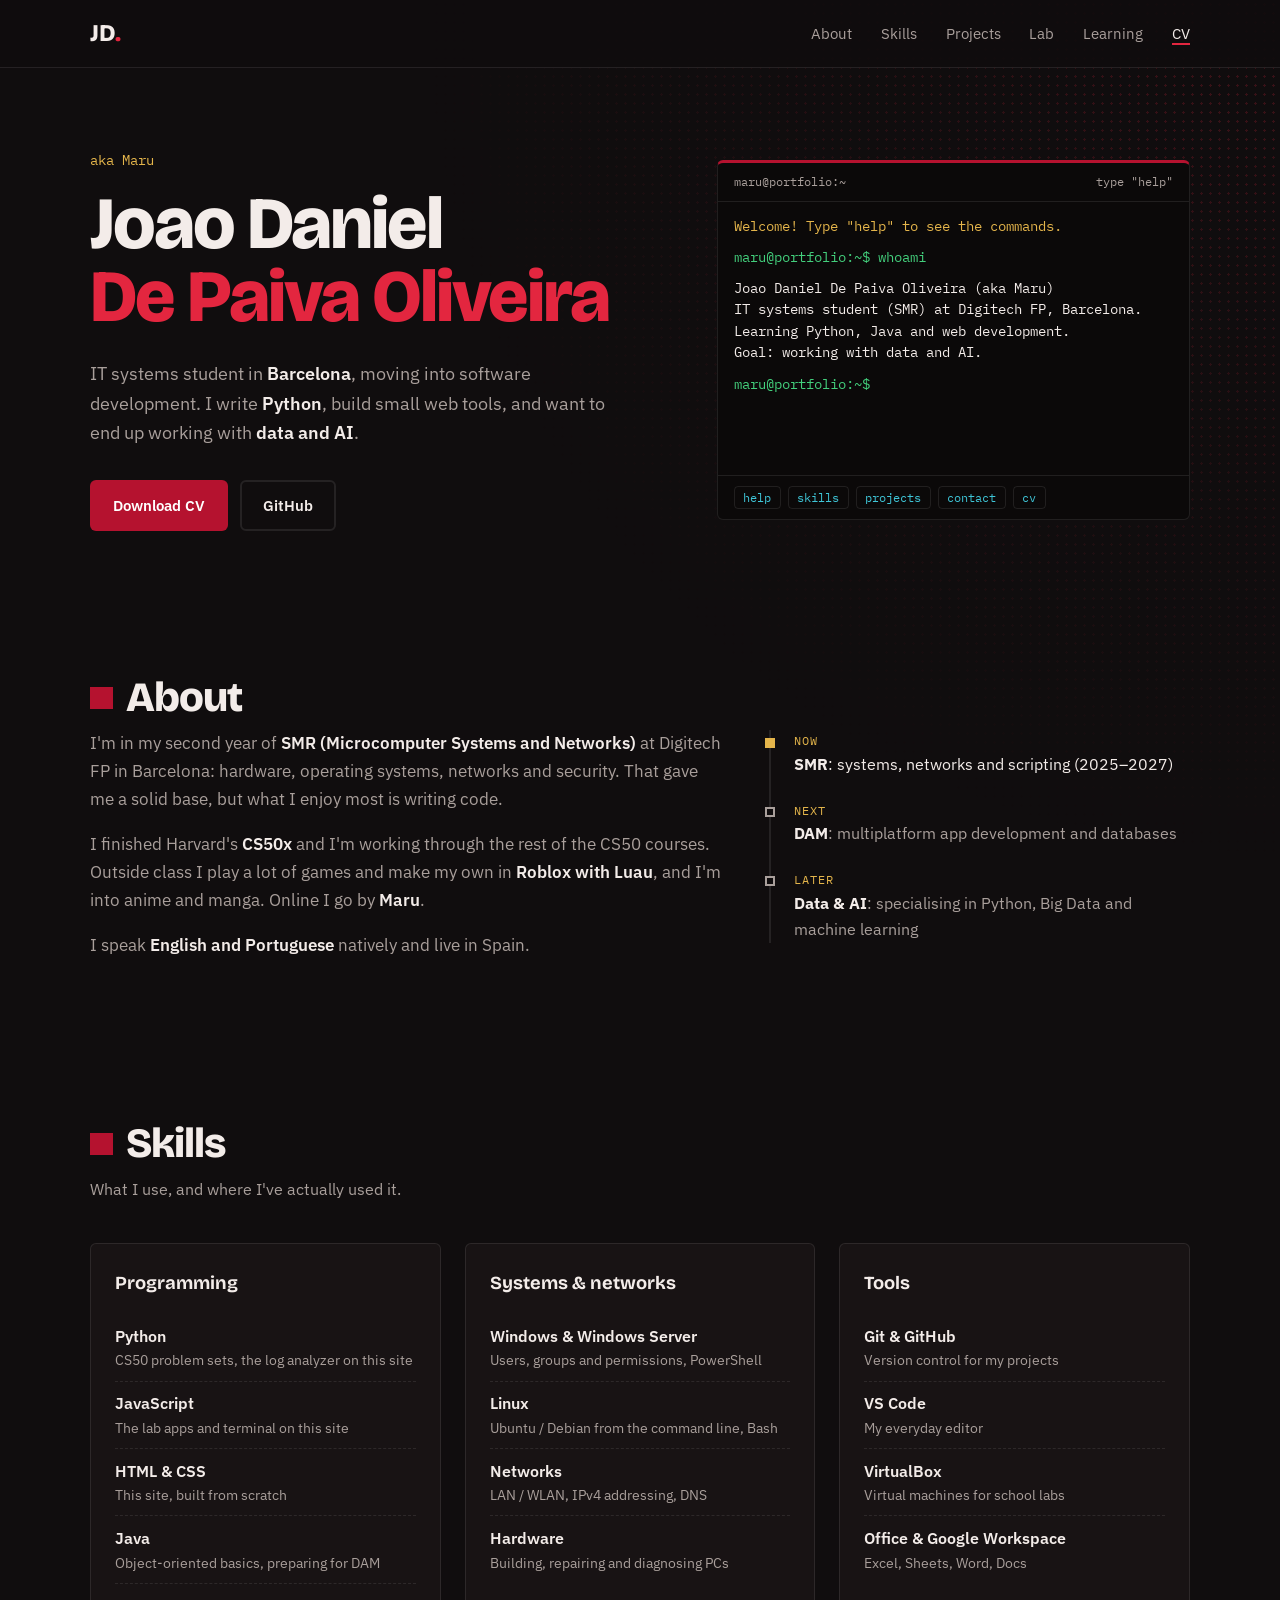
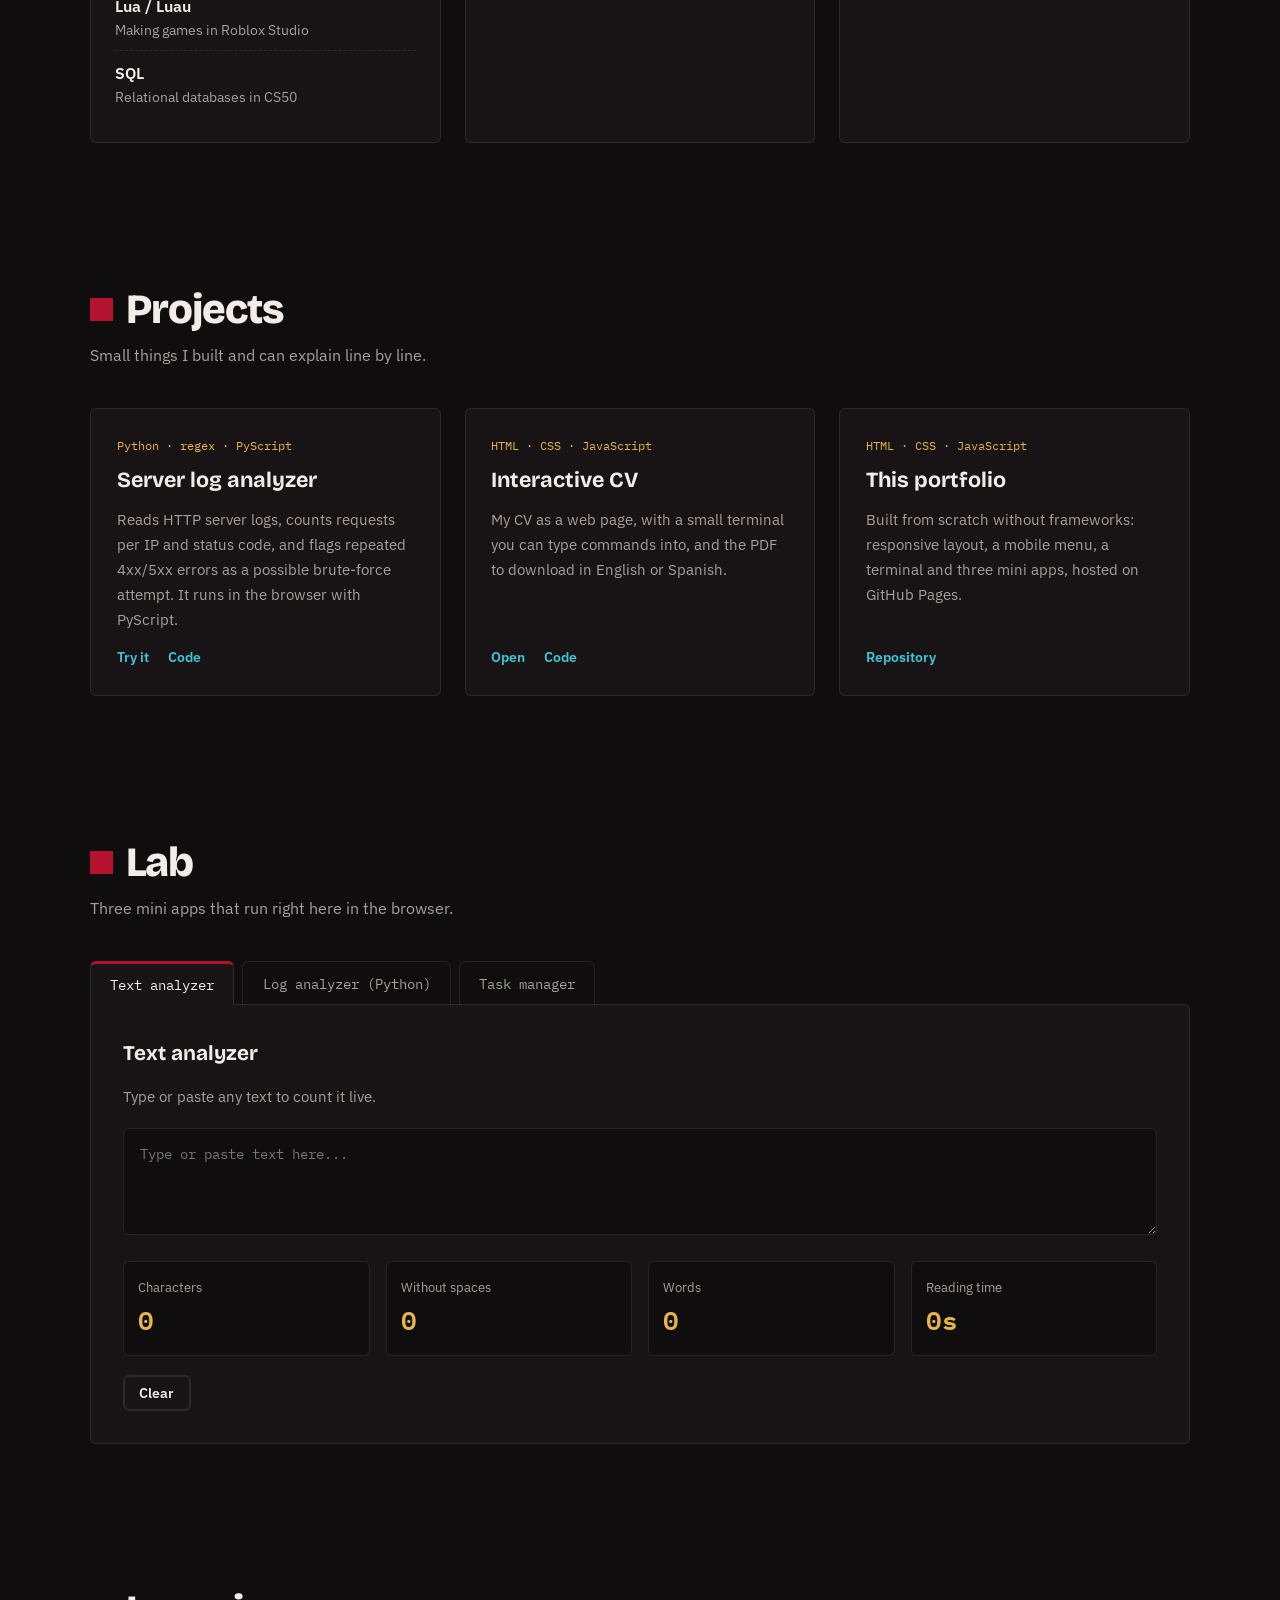
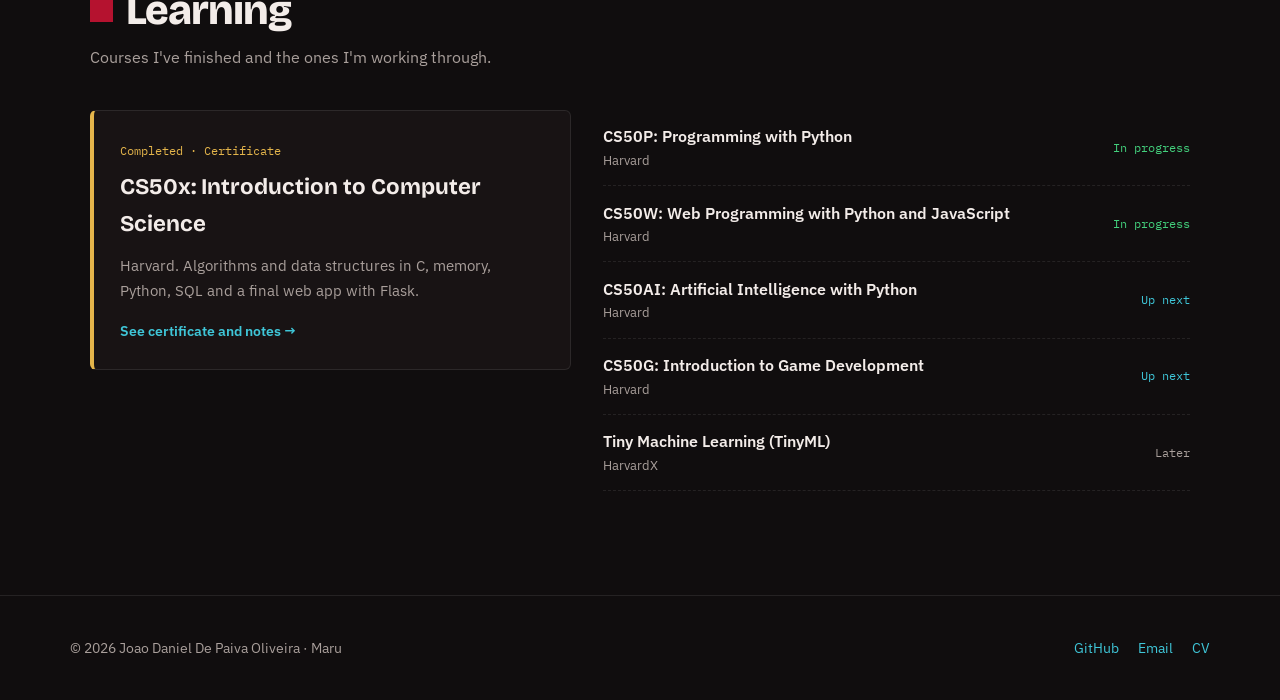
==== index.html @ 944c1f93 "Rewrite home page in English (also fixes main.js script path)" ====
<!DOCTYPE html>
<html lang="en">
<head>
    <meta charset="UTF-8">
    <meta name="viewport" content="width=device-width, initial-scale=1.0">
    <meta name="description" content="Portfolio of Joao Daniel De Paiva Oliveira (Maru): IT systems student in Barcelona, learning software development with Python.">

    <link rel="preconnect" href="https://fonts.googleapis.com">
    <link rel="preconnect" href="https://fonts.gstatic.com" crossorigin>
    <link href="https://fonts.googleapis.com/css2?family=Bricolage+Grotesque:opsz,wght@12..96,600;12..96,800&family=IBM+Plex+Mono:wght@400;600&family=IBM+Plex+Sans:wght@400;600&display=swap" rel="stylesheet">

    <title>Joao Daniel De Paiva Oliveira | Portfolio</title>

    <link rel="stylesheet" href="css/index.css">
    <script src="js/modules/terminal.js" defer></script>
    <script src="js/modules/main.js" defer></script>
</head>
<body>

    <!-- HEADER & NAVIGATION -->
    <header class="site-header">
        <nav class="navbar" aria-label="Main navigation">
            <a href="#home" class="navbar__logo">JD<span>.</span></a>

            <button type="button" class="nav-toggle" aria-expanded="false" aria-controls="nav-links">Menu</button>

            <ul class="navbar__links" id="nav-links">
                <li><a href="#about" class="nav-link">About</a></li>
                <li><a href="#skills" class="nav-link">Skills</a></li>
                <li><a href="#projects" class="nav-link">Projects</a></li>
                <li><a href="#lab" class="nav-link">Lab</a></li>
                <li><a href="#learning" class="nav-link">Learning</a></li>
                <li><a href="cv.html" class="nav-link nav-link--cv">CV</a></li>
            </ul>
        </nav>
    </header>

    <main>
        <!-- HERO -->
        <section id="home" class="hero">
            <div>
                <p class="hero__handle">aka Maru</p>

                <h1 class="hero__title">
                    Joao Daniel <span>De Paiva Oliveira</span>
                </h1>

                <p class="hero__subtitle">
                    IT systems student in <strong>Barcelona</strong>, moving into software development.
                    I write <strong>Python</strong>, build small web tools, and want to end up working with
                    <strong>data and AI</strong>.
                </p>

                <div class="hero__actions">
                    <a href="assets/cv/CV_Joao_Daniel_de_Paiva_Oliveira_EN.pdf" class="btn btn--primary" download>Download CV</a>
                    <a href="https://github.com/jdanioliv" target="_blank" rel="noopener noreferrer" class="btn btn--secondary">GitHub</a>
                </div>
            </div>

            <!-- Small interactive terminal (js/modules/terminal.js) -->
            <div class="terminal" data-terminal data-autorun="whoami" aria-label="Interactive terminal">
                <div class="terminal__bar">
                    <span>maru@portfolio:~</span>
                    <span>type "help"</span>
                </div>
                <div class="terminal__body">
                    <div class="terminal__output"></div>
                    <div class="terminal__input-row">
                        <span class="terminal__prompt">maru@portfolio:~$</span>
                        <input type="text" class="terminal__input" aria-label="Terminal command" autocomplete="off" spellcheck="false">
                    </div>
                </div>
                <div class="terminal__chips">
                    <button type="button" class="terminal__chip" data-command="help">help</button>
                    <button type="button" class="terminal__chip" data-command="skills">skills</button>
                    <button type="button" class="terminal__chip" data-command="projects">projects</button>
                    <button type="button" class="terminal__chip" data-command="contact">contact</button>
                    <button type="button" class="terminal__chip" data-command="cv">cv</button>
                </div>
            </div>
        </section>

        <!-- ABOUT -->
        <section id="about" class="section">
            <h2 class="section__title">About</h2>

            <div class="about__grid">
                <div class="about__text">
                    <p>
                        I'm in my second year of <strong>SMR (Microcomputer Systems and Networks)</strong> at Digitech FP in Barcelona:
                        hardware, operating systems, networks and security. That gave me a solid base, but what I enjoy most is writing code.
                    </p>
                    <p>
                        I finished Harvard's <strong>CS50x</strong> and I'm working through the rest of the CS50 courses.
                        Outside class I play a lot of games and make my own in <strong>Roblox with Luau</strong>,
                        and I'm into anime and manga. Online I go by <strong>Maru</strong>.
                    </p>
                    <p>
                        I speak <strong>English and Portuguese</strong> natively and live in Spain.
                    </p>
                </div>

                <ol class="path" aria-label="Study path">
                    <li class="path__step path__step--now">
                        <span class="path__when">Now</span>
                        <strong>SMR</strong>: systems, networks and scripting (2025–2027)
                    </li>
                    <li class="path__step">
                        <span class="path__when">Next</span>
                        <strong>DAM</strong>: multiplatform app development and databases
                    </li>
                    <li class="path__step">
                        <span class="path__when">Later</span>
                        <strong>Data &amp; AI</strong>: specialising in Python, Big Data and machine learning
                    </li>
                </ol>
            </div>
        </section>

        <!-- SKILLS -->
        <section id="skills" class="section">
            <h2 class="section__title">Skills</h2>
            <p class="section__intro">What I use, and where I've actually used it.</p>

            <div class="skills__grid">
                <div class="skills__group">
                    <h3>Programming</h3>
                    <ul class="skills__list">
                        <li><span class="skills__name">Python</span><span class="skills__note">CS50 problem sets, the log analyzer on this site</span></li>
                        <li><span class="skills__name">JavaScript</span><span class="skills__note">The lab apps and terminal on this site</span></li>
                        <li><span class="skills__name">HTML &amp; CSS</span><span class="skills__note">This site, built from scratch</span></li>
                        <li><span class="skills__name">Java</span><span class="skills__note">Object-oriented basics, preparing for DAM</span></li>
                        <li><span class="skills__name">Lua / Luau</span><span class="skills__note">Making games in Roblox Studio</span></li>
                        <li><span class="skills__name">SQL</span><span class="skills__note">Relational databases in CS50</span></li>
                    </ul>
                </div>

                <div class="skills__group">
                    <h3>Systems &amp; networks</h3>
                    <ul class="skills__list">
                        <li><span class="skills__name">Windows &amp; Windows Server</span><span class="skills__note">Users, groups and permissions, PowerShell</span></li>
                        <li><span class="skills__name">Linux</span><span class="skills__note">Ubuntu / Debian from the command line, Bash</span></li>
                        <li><span class="skills__name">Networks</span><span class="skills__note">LAN / WLAN, IPv4 addressing, DNS</span></li>
                        <li><span class="skills__name">Hardware</span><span class="skills__note">Building, repairing and diagnosing PCs</span></li>
                    </ul>
                </div>

                <div class="skills__group">
                    <h3>Tools</h3>
                    <ul class="skills__list">
                        <li><span class="skills__name">Git &amp; GitHub</span><span class="skills__note">Version control for my projects</span></li>
                        <li><span class="skills__name">VS Code</span><span class="skills__note">My everyday editor</span></li>
                        <li><span class="skills__name">VirtualBox</span><span class="skills__note">Virtual machines for school labs</span></li>
                        <li><span class="skills__name">Office &amp; Google Workspace</span><span class="skills__note">Excel, Sheets, Word, Docs</span></li>
                    </ul>
                </div>
            </div>
        </section>

        <!-- PROJECTS -->
        <section id="projects" class="section">
            <h2 class="section__title">Projects</h2>
            <p class="section__intro">Small things I built and can explain line by line.</p>

            <div class="projects__grid">
                <article class="project-card">
                    <span class="project-card__tech">Python · regex · PyScript</span>
                    <h3>Server log analyzer</h3>
                    <p>Reads HTTP server logs, counts requests per IP and status code, and flags repeated 4xx/5xx errors as a possible brute-force attempt. It runs in the browser with PyScript.</p>
                    <div class="project-card__links">
                        <a href="#lab" data-open-tab="app-python">Try it</a>
                        <a href="https://github.com/jdanioliv/web-portflio/blob/main/python/log_analyzer.py" target="_blank" rel="noopener noreferrer">Code</a>
                    </div>
                </article>

                <article class="project-card">
                    <span class="project-card__tech">HTML · CSS · JavaScript</span>
                    <h3>Interactive CV</h3>
                    <p>My CV as a web page, with a small terminal you can type commands into, and the PDF to download in English or Spanish.</p>
                    <div class="project-card__links">
                        <a href="cv.html">Open</a>
                        <a href="https://github.com/jdanioliv/web-portflio/blob/main/cv.html" target="_blank" rel="noopener noreferrer">Code</a>
                    </div>
                </article>

                <article class="project-card">
                    <span class="project-card__tech">HTML · CSS · JavaScript</span>
                    <h3>This portfolio</h3>
                    <p>Built from scratch without frameworks: responsive layout, a mobile menu, a terminal and three mini apps, hosted on GitHub Pages.</p>
                    <div class="project-card__links">
                        <a href="https://github.com/jdanioliv/web-portflio" target="_blank" rel="noopener noreferrer">Repository</a>
                    </div>
                </article>
            </div>
        </section>

        <!-- LAB -->
        <section id="lab" class="section">
            <h2 class="section__title">Lab</h2>
            <p class="section__intro">Three mini apps that run right here in the browser.</p>

            <div class="lab-tabs" role="tablist">
                <button type="button" class="lab-tab lab-tab--active" data-target="app-analyzer">Text analyzer</button>
                <button type="button" class="lab-tab" data-target="app-python">Log analyzer (Python)</button>
                <button type="button" class="lab-tab" data-target="app-todo">Task manager</button>
            </div>

            <div class="lab-container">

                <!-- MINI APP 1: TEXT ANALYZER -->
                <div id="app-analyzer" class="lab-panel lab-panel--active">
                    <div class="lab-panel__head">
                        <h3>Text analyzer</h3>
                        <p>Type or paste any text to count it live.</p>
                    </div>

                    <textarea id="analyzer-input" class="lab-textarea" placeholder="Type or paste text here..." rows="4"></textarea>

                    <div class="stats">
                        <div class="stat"><span class="stat__label">Characters</span><span id="stat-chars" class="stat__value">0</span></div>
                        <div class="stat"><span class="stat__label">Without spaces</span><span id="stat-no-spaces" class="stat__value">0</span></div>
                        <div class="stat"><span class="stat__label">Words</span><span id="stat-words" class="stat__value">0</span></div>
                        <div class="stat"><span class="stat__label">Reading time</span><span id="stat-time" class="stat__value">0s</span></div>
                    </div>

                    <button type="button" id="analyzer-clear-btn" class="btn btn--secondary btn--small">Clear</button>
                </div>

                <!-- MINI APP 2: PYTHON LOG ANALYZER -->
                <div id="app-python" class="lab-panel">
                    <div class="lab-panel__head">
                        <h3>Server log analyzer</h3>
                        <span id="py-engine-status" class="badge">Python: not loaded</span>
                        <p>Real Python (<code>re</code> and <code>collections.Counter</code>) running in your browser with PyScript.</p>
                    </div>

                    <div id="py-loader-box" class="py-loader">
                        <div class="spinner"></div>
                        <p id="py-loader-text">Downloading Python for the browser (about 15 MB, only the first time)...</p>
                    </div>

                    <div id="py-workspace" class="hidden">
                        <textarea id="py-log-input" class="lab-textarea" rows="7" spellcheck="false">192.168.1.10 - [25/Oct/2026:10:12:01] "GET /api/users HTTP/1.1" 200
10.0.0.45 - [25/Oct/2026:10:12:04] "POST /api/login HTTP/1.1" 401
10.0.0.45 - [25/Oct/2026:10:12:05] "POST /api/login HTTP/1.1" 401
10.0.0.45 - [25/Oct/2026:10:12:07] "POST /api/admin HTTP/1.1" 403
172.16.0.8 - [25/Oct/2026:10:13:10] "GET /index.html HTTP/1.1" 200
192.168.1.10 - [25/Oct/2026:10:14:22] "GET /api/data HTTP/1.1" 500
10.0.0.45 - [25/Oct/2026:10:14:30] "POST /api/login HTTP/1.1" 401</textarea>

                        <button type="button" id="py-run-btn" class="btn btn--primary btn--small">Analyze logs</button>

                        <pre class="py-output"><code id="py-output-json">// Press "Analyze logs" to run the Python script...</code></pre>
                    </div>
                </div>

                <!-- MINI APP 3: TASK MANAGER -->
                <div id="app-todo" class="lab-panel">
                    <div class="lab-panel__head">
                        <h3>Task manager</h3>
                        <span id="todo-count-badge" class="badge badge--ready">0 pending</span>
                        <p>Your tasks are saved in this browser with <code>localStorage</code>, so they're still here when you come back.</p>
                    </div>

                    <form id="todo-form" class="todo__form">
                        <input type="text" id="todo-input" class="lab-input" placeholder="New task (e.g. Finish CS50P problem set 2)" required>
                        <button type="submit" class="btn btn--primary btn--small">Add</button>
                    </form>

                    <ul id="todo-list" class="todo__list"></ul>
                </div>
            </div>
        </section>

        <!-- LEARNING -->
        <section id="learning" class="section">
            <h2 class="section__title">Learning</h2>
            <p class="section__intro">Courses I've finished and the ones I'm working through.</p>

            <div class="learning__grid">
                <a href="courses/cs50x.html" class="cert-done">
                    <span class="cert-done__badge">Completed · Certificate</span>
                    <h3>CS50x: Introduction to Computer Science</h3>
                    <p>Harvard. Algorithms and data structures in C, memory, Python, SQL and a final web app with Flask.</p>
                    <span class="cert-done__link">See certificate and notes →</span>
                </a>

                <ul class="course-list">
                    <li>
                        <a href="courses/cs50p.html">
                            <span class="course-list__name">CS50P: Programming with Python <span class="course-list__org">Harvard</span></span>
                            <span class="status status--progress">In progress</span>
                        </a>
                    </li>
                    <li>
                        <a href="courses/cs50w.html">
                            <span class="course-list__name">CS50W: Web Programming with Python and JavaScript <span class="course-list__org">Harvard</span></span>
                            <span class="status status--progress">In progress</span>
                        </a>
                    </li>
                    <li>
                        <a href="courses/cs50ai.html">
                            <span class="course-list__name">CS50AI: Artificial Intelligence with Python <span class="course-list__org">Harvard</span></span>
                            <span class="status status--next">Up next</span>
                        </a>
                    </li>
                    <li>
                        <a href="courses/cs50g.html">
                            <span class="course-list__name">CS50G: Introduction to Game Development <span class="course-list__org">Harvard</span></span>
                            <span class="status status--next">Up next</span>
                        </a>
                    </li>
                    <li>
                        <a href="courses/tinyml.html">
                            <span class="course-list__name">Tiny Machine Learning (TinyML) <span class="course-list__org">HarvardX</span></span>
                            <span class="status status--later">Later</span>
                        </a>
                    </li>
                </ul>
            </div>
        </section>
    </main>

    <footer class="site-footer">
        <div class="footer__content">
            <p>&copy; 2026 Joao Daniel De Paiva Oliveira · Maru</p>
            <div class="footer__links">
                <a href="https://github.com/jdanioliv" target="_blank" rel="noopener noreferrer">GitHub</a>
                <a href="mailto:joaodaniel.jd@icloud.com">Email</a>
                <a href="cv.html">CV</a>
            </div>
        </div>
    </footer>
</body>
</html>
---- css/index.css ----
/* =========================================================
   1. DESIGN TOKENS
   Deep red as the main colour; green, cyan and gold only as
   small accents (terminal, links, highlights).
   ========================================================= */
:root {
    --bg: #100d0e;
    --surface: #181314;
    --surface-2: #211a1b;
    --line: rgba(255, 255, 255, 0.09);

    --text: #f3ece9;
    --muted: #a99f9b;

    --red: #b5122f;
    --red-bright: #e3263f;
    --green: #43cf7c;
    --cyan: #3fc6d8;
    --gold: #e4b54b;

    --font-display: 'Bricolage Grotesque', 'Segoe UI', sans-serif;
    --font-body: 'IBM Plex Sans', 'Segoe UI', sans-serif;
    --font-mono: 'IBM Plex Mono', Consolas, monospace;

    --max-width: 1140px;
    --nav-height: 68px;
    --radius: 6px;
    --ease: 0.2s ease;
}

/* =========================================================
   2. RESET & BASE
   ========================================================= */
*, *::before, *::after {
    box-sizing: border-box;
    margin: 0;
    padding: 0;
}

html {
    scroll-behavior: smooth;
    scroll-padding-top: var(--nav-height);
}

body {
    background-color: var(--bg);
    color: var(--text);
    font-family: var(--font-body);
    font-size: 1rem;
    line-height: 1.65;
    min-height: 100vh;
    overflow-x: hidden;
}

/* Manga screentone: a fixed dot pattern that fades out from the top-right corner */
body::before {
    content: '';
    position: fixed;
    inset: 0;
    z-index: -1;
    pointer-events: none;
    background-image: radial-gradient(rgba(227, 38, 63, 0.22) 1.1px, transparent 1.3px);
    background-size: 9px 9px;
    -webkit-mask-image: radial-gradient(circle at 100% 0%, #000 0%, transparent 55%);
    mask-image: radial-gradient(circle at 100% 0%, #000 0%, transparent 55%);
}

ul, ol { list-style: none; }

a {
    color: inherit;
    text-decoration: none;
}

img { max-width: 100%; display: block; }

code {
    font-family: var(--font-mono);
    font-size: 0.9em;
    color: var(--gold);
}

:focus-visible {
    outline: 2px solid var(--gold);
    outline-offset: 3px;
}

/* =========================================================
   3. HEADER & NAVIGATION (with mobile menu)
   ========================================================= */
.site-header {
    position: sticky;
    top: 0;
    z-index: 100;
    height: var(--nav-height);
    background-color: rgba(16, 13, 14, 0.92);
    border-bottom: 1px solid var(--line);
}

.navbar {
    max-width: var(--max-width);
    height: 100%;
    margin: 0 auto;
    padding: 0 1.25rem;
    display: flex;
    justify-content: space-between;
    align-items: center;
}

.navbar__logo {
    font-family: var(--font-display);
    font-size: 1.5rem;
    font-weight: 800;
    letter-spacing: -0.5px;
}

.navbar__logo span { color: var(--red-bright); }

.navbar__links {
    display: flex;
    gap: 1.8rem;
}

.nav-link {
    font-size: 0.95rem;
    color: var(--muted);
    transition: color var(--ease);
}

.nav-link:hover { color: var(--text); }

.nav-link--cv {
    color: var(--text);
    border-bottom: 2px solid var(--red-bright);
}

/* Hamburger button: hidden on desktop */
.nav-toggle {
    display: none;
    background: none;
    border: 1px solid var(--line);
    border-radius: var(--radius);
    color: var(--text);
    font-family: var(--font-mono);
    font-size: 0.85rem;
    padding: 0.4rem 0.8rem;
    cursor: pointer;
}

/* =========================================================
   4. BUTTONS
   ========================================================= */
.btn {
    display: inline-flex;
    align-items: center;
    justify-content: center;
    gap: 0.5rem;
    padding: 0.7rem 1.3rem;
    font-family: var(--font-body);
    font-size: 0.95rem;
    font-weight: 600;
    border-radius: var(--radius);
    border: 2px solid transparent;
    cursor: pointer;
    transition: background-color var(--ease), border-color var(--ease), color var(--ease);
}

.btn--primary {
    background-color: var(--red);
    color: #fff;
}

.btn--primary:hover { background-color: var(--red-bright); }

.btn--secondary {
    background-color: transparent;
    color: var(--text);
    border-color: var(--line);
}

.btn--secondary:hover { border-color: var(--text); }

.btn--small {
    padding: 0.45rem 0.9rem;
    font-size: 0.85rem;
}

/* =========================================================
   5. HERO
   ========================================================= */
.hero {
    max-width: var(--max-width);
    margin: 0 auto;
    padding: 5rem 1.25rem 4.5rem;
    display: grid;
    grid-template-columns: 1.1fr 0.9fr;
    gap: 3rem;
    align-items: center;
}

.hero__handle {
    font-family: var(--font-mono);
    font-size: 0.9rem;
    color: var(--gold);
    margin-bottom: 1rem;
}

.hero__title {
    font-family: var(--font-display);
    font-size: clamp(2.6rem, 6vw, 4.6rem);
    font-weight: 800;
    line-height: 1;
    letter-spacing: -2px;
    margin-bottom: 1.5rem;
}

.hero__title span {
    display: block;
    color: var(--red-bright);
}

.hero__subtitle {
    font-size: 1.12rem;
    color: var(--muted);
    max-width: 34rem;
    margin-bottom: 2rem;
}

.hero__subtitle strong { color: var(--text); font-weight: 600; }

.hero__actions {
    display: flex;
    gap: 0.8rem;
    flex-wrap: wrap;
}

/* =========================================================
   6. TERMINAL (hero + CV page)
   ========================================================= */
.terminal {
    background-color: #0b0909;
    border: 1px solid var(--line);
    border-top: 3px solid var(--red);
    border-radius: var(--radius);
    font-family: var(--font-mono);
    font-size: 0.86rem;
    display: flex;
    flex-direction: column;
    height: 360px;
}

.terminal__bar {
    padding: 0.55rem 1rem;
    border-bottom: 1px solid var(--line);
    color: var(--muted);
    font-size: 0.78rem;
    display: flex;
    justify-content: space-between;
}

.terminal__body {
    flex: 1;
    overflow-y: auto;
    padding: 0.9rem 1rem;
    cursor: text;
}

.terminal__output {
    white-space: pre-wrap;
    word-break: break-word;
    line-height: 1.55;
}

.terminal__line { margin-bottom: 0.6rem; }
.terminal__prompt { color: var(--green); }
.terminal__accent { color: var(--gold); }
.terminal__link { color: var(--cyan); text-decoration: underline; }
.terminal__error { color: var(--red-bright); }

.terminal__input-row {
    display: flex;
    align-items: center;
    gap: 0.5rem;
}

.terminal__input {
    flex: 1;
    min-width: 0;
    background: transparent;
    border: none;
    outline: none;
    color: var(--text);
    font-family: var(--font-mono);
    font-size: 0.9rem;
}

.terminal__chips {
    display: flex;
    flex-wrap: wrap;
    gap: 0.4rem;
    padding: 0.6rem 1rem;
    border-top: 1px solid var(--line);
}

.terminal__chip {
    background: none;
    border: 1px solid var(--line);
    border-radius: 4px;
    color: var(--cyan);
    font-family: var(--font-mono);
    font-size: 0.75rem;
    padding: 0.2rem 0.55rem;
    cursor: pointer;
}

.terminal__chip:hover { border-color: var(--cyan); }

/* =========================================================
   7. SECTIONS (shared)
   ========================================================= */
.section {
    max-width: var(--max-width);
    margin: 0 auto;
    padding: 4.5rem 1.25rem;
}

.section__title {
    font-family: var(--font-display);
    font-size: clamp(1.9rem, 3.5vw, 2.6rem);
    font-weight: 800;
    letter-spacing: -1px;
    line-height: 1.1;
    margin-bottom: 0.6rem;
    display: flex;
    align-items: center;
    gap: 0.8rem;
}

/* Red block marker before every section title */
.section__title::before {
    content: '';
    width: 0.55em;
    height: 0.55em;
    background-color: var(--red);
    flex-shrink: 0;
}

.section__intro {
    color: var(--muted);
    max-width: 40rem;
    margin-bottom: 2.5rem;
}

/* =========================================================
   8. ABOUT
   ========================================================= */
.about__grid {
    display: grid;
    grid-template-columns: 1.2fr 0.8fr;
    gap: 3rem;
    align-items: start;
}

.about__text p {
    color: var(--muted);
    margin-bottom: 1.1rem;
    font-size: 1.05rem;
}

.about__text strong { color: var(--text); font-weight: 600; }

.path {
    border-left: 2px solid var(--line);
    display: flex;
    flex-direction: column;
    gap: 1.4rem;
}

.path__step {
    position: relative;
    padding-left: 1.4rem;
    color: var(--muted);
}

.path__step::before {
    content: '';
    position: absolute;
    left: -6px;
    top: 0.45rem;
    width: 10px;
    height: 10px;
    background-color: var(--bg);
    border: 2px solid var(--muted);
}

.path__step--now { color: var(--text); }
.path__step--now::before { background-color: var(--gold); border-color: var(--gold); }

.path__when {
    display: block;
    font-family: var(--font-mono);
    font-size: 0.78rem;
    color: var(--gold);
    text-transform: uppercase;
    letter-spacing: 1px;
}

.path__step strong { color: var(--text); }

/* =========================================================
   9. SKILLS (grouped lists, no progress bars)
   ========================================================= */
.skills__grid {
    display: grid;
    grid-template-columns: repeat(3, 1fr);
    gap: 1.5rem;
}

.skills__group {
    background-color: var(--surface);
    border: 1px solid var(--line);
    border-radius: var(--radius);
    padding: 1.5rem;
}

.skills__group h3 {
    font-family: var(--font-display);
    font-size: 1.15rem;
    margin-bottom: 1rem;
}

.skills__list li {
    padding: 0.55rem 0;
    border-bottom: 1px dashed var(--line);
}

.skills__list li:last-child { border-bottom: none; }

.skills__name { font-weight: 600; }

.skills__note {
    display: block;
    font-size: 0.85rem;
    color: var(--muted);
}

/* =========================================================
   10. PROJECTS
   ========================================================= */
.projects__grid {
    display: grid;
    grid-template-columns: repeat(3, 1fr);
    gap: 1.5rem;
}

.project-card {
    background-color: var(--surface);
    border: 1px solid var(--line);
    border-radius: var(--radius);
    padding: 1.6rem;
    display: flex;
    flex-direction: column;
    gap: 0.8rem;
    transition: border-color var(--ease);
}

.project-card:hover { border-color: var(--red); }

.project-card__tech {
    font-family: var(--font-mono);
    font-size: 0.78rem;
    color: var(--gold);
}

.project-card h3 {
    font-family: var(--font-display);
    font-size: 1.35rem;
    line-height: 1.2;
}

.project-card p {
    color: var(--muted);
    font-size: 0.95rem;
    flex: 1;
}

.project-card__links {
    display: flex;
    gap: 1.2rem;
    font-size: 0.9rem;
    font-weight: 600;
}

.project-card__links a { color: var(--cyan); }
.project-card__links a:hover { text-decoration: underline; }

/* =========================================================
   11. LAB (tabs + mini apps)
   ========================================================= */
.lab-tabs {
    display: flex;
    gap: 0.5rem;
    flex-wrap: wrap;
    margin-bottom: -1px;
}

.lab-tab {
    background-color: transparent;
    color: var(--muted);
    border: 1px solid var(--line);
    border-bottom: none;
    border-radius: var(--radius) var(--radius) 0 0;
    padding: 0.7rem 1.2rem;
    font-family: var(--font-mono);
    font-size: 0.85rem;
    cursor: pointer;
}

.lab-tab:hover { color: var(--text); }

.lab-tab--active {
    background-color: var(--surface);
    color: var(--text);
    border-top: 3px solid var(--red);
}

.lab-container {
    background-color: var(--surface);
    border: 1px solid var(--line);
    border-radius: 0 var(--radius) var(--radius) var(--radius);
    padding: 2rem;
}

.lab-panel { display: none; }
.lab-panel--active { display: block; }

.lab-panel__head {
    display: flex;
    justify-content: space-between;
    align-items: flex-start;
    flex-wrap: wrap;
    gap: 0.8rem;
    margin-bottom: 1.2rem;
}

.lab-panel__head h3 {
    font-family: var(--font-display);
    font-size: 1.3rem;
}

.lab-panel__head p {
    color: var(--muted);
    font-size: 0.95rem;
    width: 100%;
}

.lab-textarea,
.lab-input {
    width: 100%;
    background-color: var(--bg);
    border: 1px solid var(--line);
    border-radius: var(--radius);
    padding: 0.9rem 1rem;
    color: var(--text);
    font-family: var(--font-mono);
    font-size: 0.9rem;
}

.lab-textarea {
    resize: vertical;
    margin-bottom: 1.2rem;
}

.lab-textarea:focus,
.lab-input:focus {
    outline: none;
    border-color: var(--gold);
}

.stats {
    display: grid;
    grid-template-columns: repeat(4, 1fr);
    gap: 1rem;
    margin-bottom: 1.2rem;
}

.stat {
    background-color: var(--bg);
    border: 1px solid var(--line);
    border-radius: var(--radius);
    padding: 0.9rem;
}

.stat__label {
    display: block;
    font-size: 0.8rem;
    color: var(--muted);
}

.stat__value {
    font-family: var(--font-mono);
    font-size: 1.6rem;
    font-weight: 600;
    color: var(--gold);
}

.badge {
    font-family: var(--font-mono);
    font-size: 0.75rem;
    padding: 0.25rem 0.7rem;
    border-radius: 999px;
    border: 1px solid var(--line);
    color: var(--muted);
    white-space: nowrap;
}

.badge--loading { color: var(--gold); border-color: var(--gold); }
.badge--ready { color: var(--green); border-color: var(--green); }
.badge--error { color: var(--red-bright); border-color: var(--red-bright); }

.py-loader {
    display: flex;
    align-items: center;
    gap: 1rem;
    padding: 1.5rem;
    background-color: var(--bg);
    border: 1px dashed var(--line);
    border-radius: var(--radius);
    font-family: var(--font-mono);
    font-size: 0.85rem;
    color: var(--muted);
}

.spinner {
    width: 20px;
    height: 20px;
    flex-shrink: 0;
    border: 3px solid var(--line);
    border-top-color: var(--red-bright);
    border-radius: 50%;
    animation: spin 0.8s linear infinite;
}

@keyframes spin { to { transform: rotate(360deg); } }

.hidden { display: none !important; }

.py-output {
    margin-top: 1.2rem;
    padding: 1rem;
    background-color: var(--bg);
    border: 1px solid var(--line);
    border-radius: var(--radius);
    font-family: var(--font-mono);
    font-size: 0.82rem;
    max-height: 320px;
    overflow: auto;
    white-space: pre;
}

.todo__form {
    display: flex;
    gap: 0.8rem;
    margin-bottom: 1.2rem;
}

.todo__list li {
    display: flex;
    align-items: center;
    gap: 0.8rem;
    padding: 0.7rem 0;
    border-bottom: 1px dashed var(--line);
}

.todo__list label {
    flex: 1;
    cursor: pointer;
}

.todo__list input[type="checkbox"] {
    accent-color: var(--green);
    width: 1.05rem;
    height: 1.05rem;
}

.todo__item--done label {
    color: var(--muted);
    text-decoration: line-through;
}

.todo__delete {
    background: none;
    border: none;
    color: var(--muted);
    font-size: 0.85rem;
    cursor: pointer;
}

.todo__delete:hover { color: var(--red-bright); }

.todo__empty {
    color: var(--muted);
    font-size: 0.9rem;
}

/* =========================================================
   12. LEARNING (certificates & courses)
   ========================================================= */
.learning__grid {
    display: grid;
    grid-template-columns: 0.9fr 1.1fr;
    gap: 2rem;
    align-items: start;
}

.cert-done {
    display: block;
    background-color: var(--surface);
    border: 1px solid var(--line);
    border-left: 4px solid var(--gold);
    border-radius: var(--radius);
    padding: 1.6rem;
    transition: border-color var(--ease);
}

.cert-done:hover { border-color: var(--gold); }

.cert-done__badge {
    font-family: var(--font-mono);
    font-size: 0.78rem;
    color: var(--gold);
}

.cert-done h3 {
    font-family: var(--font-display);
    font-size: 1.4rem;
    margin: 0.4rem 0 0.6rem;
}

.cert-done p { color: var(--muted); font-size: 0.95rem; }

.cert-done__link {
    display: inline-block;
    margin-top: 1rem;
    color: var(--cyan);
    font-weight: 600;
    font-size: 0.9rem;
}

.course-list li a {
    display: flex;
    justify-content: space-between;
    align-items: center;
    gap: 1rem;
    padding: 0.85rem 0;
    border-bottom: 1px dashed var(--line);
}

.course-list li a:hover .course-list__name { color: var(--cyan); }

.course-list__name { font-weight: 600; transition: color var(--ease); }

.course-list__org {
    display: block;
    font-size: 0.82rem;
    color: var(--muted);
    font-weight: 400;
}

.status {
    font-family: var(--font-mono);
    font-size: 0.75rem;
    white-space: nowrap;
}

.status--progress { color: var(--green); }
.status--next { color: var(--cyan); }
.status--later { color: var(--muted); }

/* =========================================================
   13. FOOTER
   ========================================================= */
.site-footer {
    border-top: 1px solid var(--line);
    padding: 2.5rem 1.25rem;
    margin-top: 2rem;
}

.footer__content {
    max-width: var(--max-width);
    margin: 0 auto;
    display: flex;
    justify-content: space-between;
    flex-wrap: wrap;
    gap: 1rem;
    color: var(--muted);
    font-size: 0.9rem;
}

.footer__links {
    display: flex;
    gap: 1.2rem;
}

.footer__links a { color: var(--cyan); }

/* =========================================================
   14. CV PAGE (cv.html)
   ========================================================= */
.cv-page__head {
    display: flex;
    justify-content: space-between;
    align-items: flex-end;
    flex-wrap: wrap;
    gap: 1.2rem;
    margin-bottom: 2rem;
}

.cv-page__downloads {
    display: flex;
    gap: 0.6rem;
    flex-wrap: wrap;
}

.cv-layout {
    display: grid;
    grid-template-columns: 1.35fr 0.65fr;
    gap: 2rem;
    align-items: start;
}

.cv-layout .terminal {
    position: sticky;
    top: calc(var(--nav-height) + 1rem);
    height: 460px;
}

.cv-sheet {
    background-color: var(--surface);
    border: 1px solid var(--line);
    border-radius: var(--radius);
    padding: 2rem;
    display: grid;
    grid-template-columns: 0.8fr 1.2fr;
    gap: 2rem;
}

.cv-sheet h2 {
    font-family: var(--font-display);
    font-size: 0.85rem;
    text-transform: uppercase;
    letter-spacing: 1px;
    color: var(--gold);
    margin-bottom: 0.7rem;
}

.cv-block { margin-bottom: 1.8rem; }
.cv-block:last-child { margin-bottom: 0; }

.cv-block p,
.cv-block li { font-size: 0.93rem; }

.cv-label {
    display: block;
    font-size: 0.75rem;
    text-transform: uppercase;
    letter-spacing: 0.5px;
    color: var(--muted);
}

.cv-row { margin-bottom: 0.7rem; }

.cv-row a { color: var(--cyan); }

.cv-item { margin-bottom: 1rem; }

.cv-item__head {
    display: flex;
    justify-content: space-between;
    gap: 1rem;
    font-weight: 600;
}

.cv-item__date {
    font-family: var(--font-mono);
    font-size: 0.8rem;
    color: var(--muted);
    white-space: nowrap;
}

.cv-item__place {
    color: var(--red-bright);
    font-size: 0.88rem;
}

.cv-skill { margin-bottom: 0.6rem; }
.cv-skill strong { display: block; font-size: 0.85rem; }

/* =========================================================
   15. COURSE PAGES (courses/*.html)
   ========================================================= */
.course-head { margin-bottom: 2.5rem; }

.course-head__status {
    font-family: var(--font-mono);
    font-size: 0.82rem;
}

.course-head h1 {
    font-family: var(--font-display);
    font-size: clamp(2rem, 4.5vw, 3.2rem);
    line-height: 1.1;
    letter-spacing: -1px;
    margin: 0.6rem 0 1rem;
}

.course-head p {
    color: var(--muted);
    max-width: 44rem;
}

.course-grid {
    display: grid;
    grid-template-columns: 1fr 1.15fr;
    gap: 2.5rem;
    align-items: start;
}

.course-subtitle {
    font-family: var(--font-display);
    font-size: 1.1rem;
    margin-bottom: 1rem;
}

.cert-frame {
    background-color: var(--surface);
    border: 1px solid var(--line);
    border-top: 3px solid var(--gold);
    border-radius: var(--radius);
    padding: 1rem;
}

.cert-frame__locked {
    min-height: 240px;
    display: flex;
    flex-direction: column;
    align-items: center;
    justify-content: center;
    text-align: center;
    gap: 0.4rem;
    color: var(--muted);
    padding: 2rem;
}

.cert-frame__locked strong { color: var(--text); }

.cert-verify {
    margin-top: 1rem;
    display: flex;
    justify-content: space-between;
    align-items: center;
    flex-wrap: wrap;
    gap: 1rem;
    font-family: var(--font-mono);
    font-size: 0.78rem;
    color: var(--muted);
}

.lecture-list {
    display: flex;
    flex-direction: column;
    gap: 1rem;
}

.lecture-item {
    background-color: var(--surface);
    border: 1px solid var(--line);
    border-left: 3px solid var(--red);
    border-radius: var(--radius);
    padding: 1.1rem 1.3rem;
}

.lecture-item h3 {
    font-size: 1rem;
    margin-bottom: 0.3rem;
}

.lecture-item p {
    color: var(--muted);
    font-size: 0.92rem;
}

/* =========================================================
   16. RESPONSIVE (tablet & mobile)
   ========================================================= */
@media (max-width: 900px) {
    .hero,
    .about__grid,
    .learning__grid,
    .course-grid,
    .cv-layout {
        grid-template-columns: 1fr;
    }

    .hero { padding-top: 3rem; }

    .skills__grid,
    .projects__grid {
        grid-template-columns: 1fr 1fr;
    }

    .cv-layout .terminal {
        position: static;
        height: 380px;
    }

    /* Mobile menu: the links drop down under the header when the button is pressed */
    .nav-toggle { display: block; }

    .navbar__links {
        display: none;
        position: absolute;
        top: var(--nav-height);
        left: 0;
        right: 0;
        flex-direction: column;
        gap: 0;
        background-color: var(--bg);
        border-bottom: 1px solid var(--line);
    }

    .navbar__links--open { display: flex; }

    .navbar__links li a {
        display: block;
        padding: 1rem 1.25rem;
        border-top: 1px solid var(--line);
    }

    .nav-link--cv { border-bottom: none; }
}

@media (max-width: 600px) {
    .skills__grid,
    .projects__grid,
    .cv-sheet {
        grid-template-columns: 1fr;
    }

    .stats { grid-template-columns: 1fr 1fr; }

    .section { padding: 3.5rem 1.25rem; }

    .lab-container,
    .cv-sheet { padding: 1.3rem; }

    .lab-tab {
        flex: 1 1 100%;
        border-radius: 0;
        border-bottom: 1px solid var(--line);
    }

    .lab-container { border-radius: 0 0 var(--radius) var(--radius); }

    .todo__form { flex-direction: column; }

    .terminal { height: 320px; }

    .cv-item__head { flex-direction: column; gap: 0; }
}
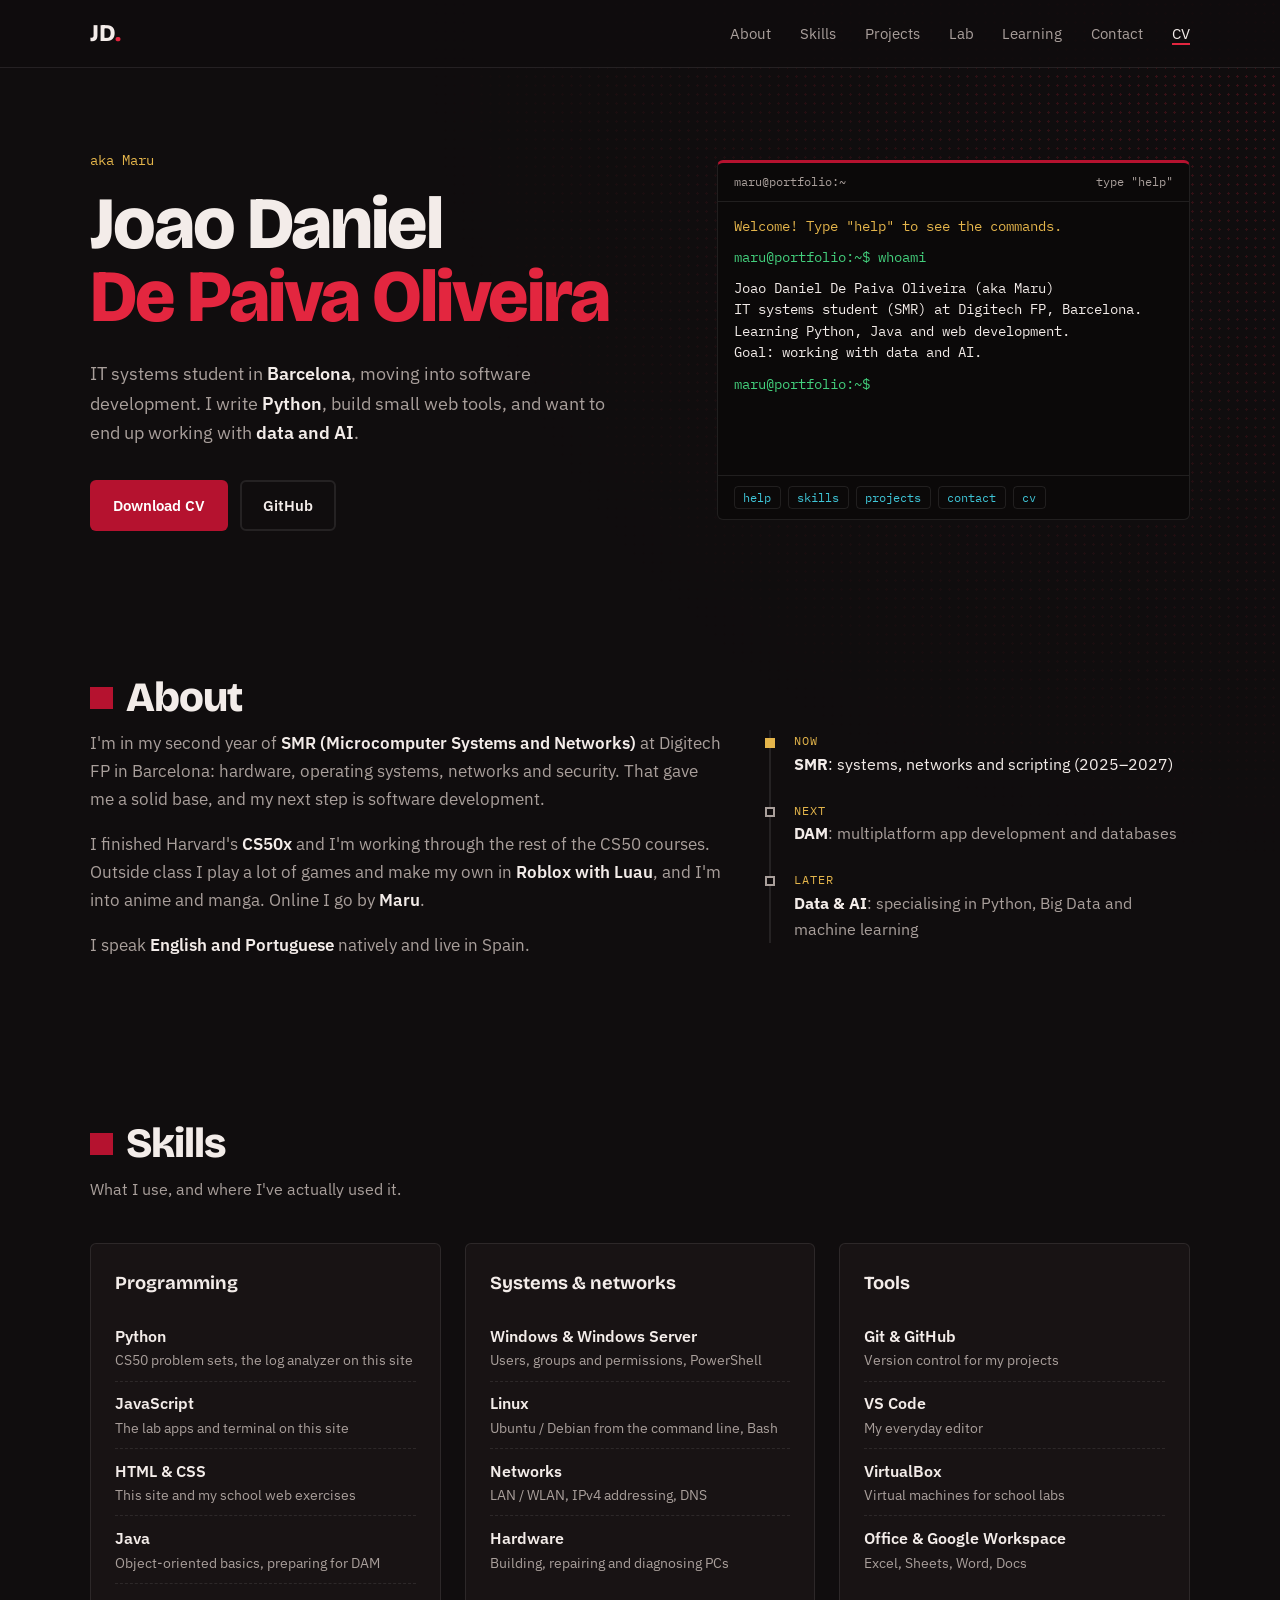
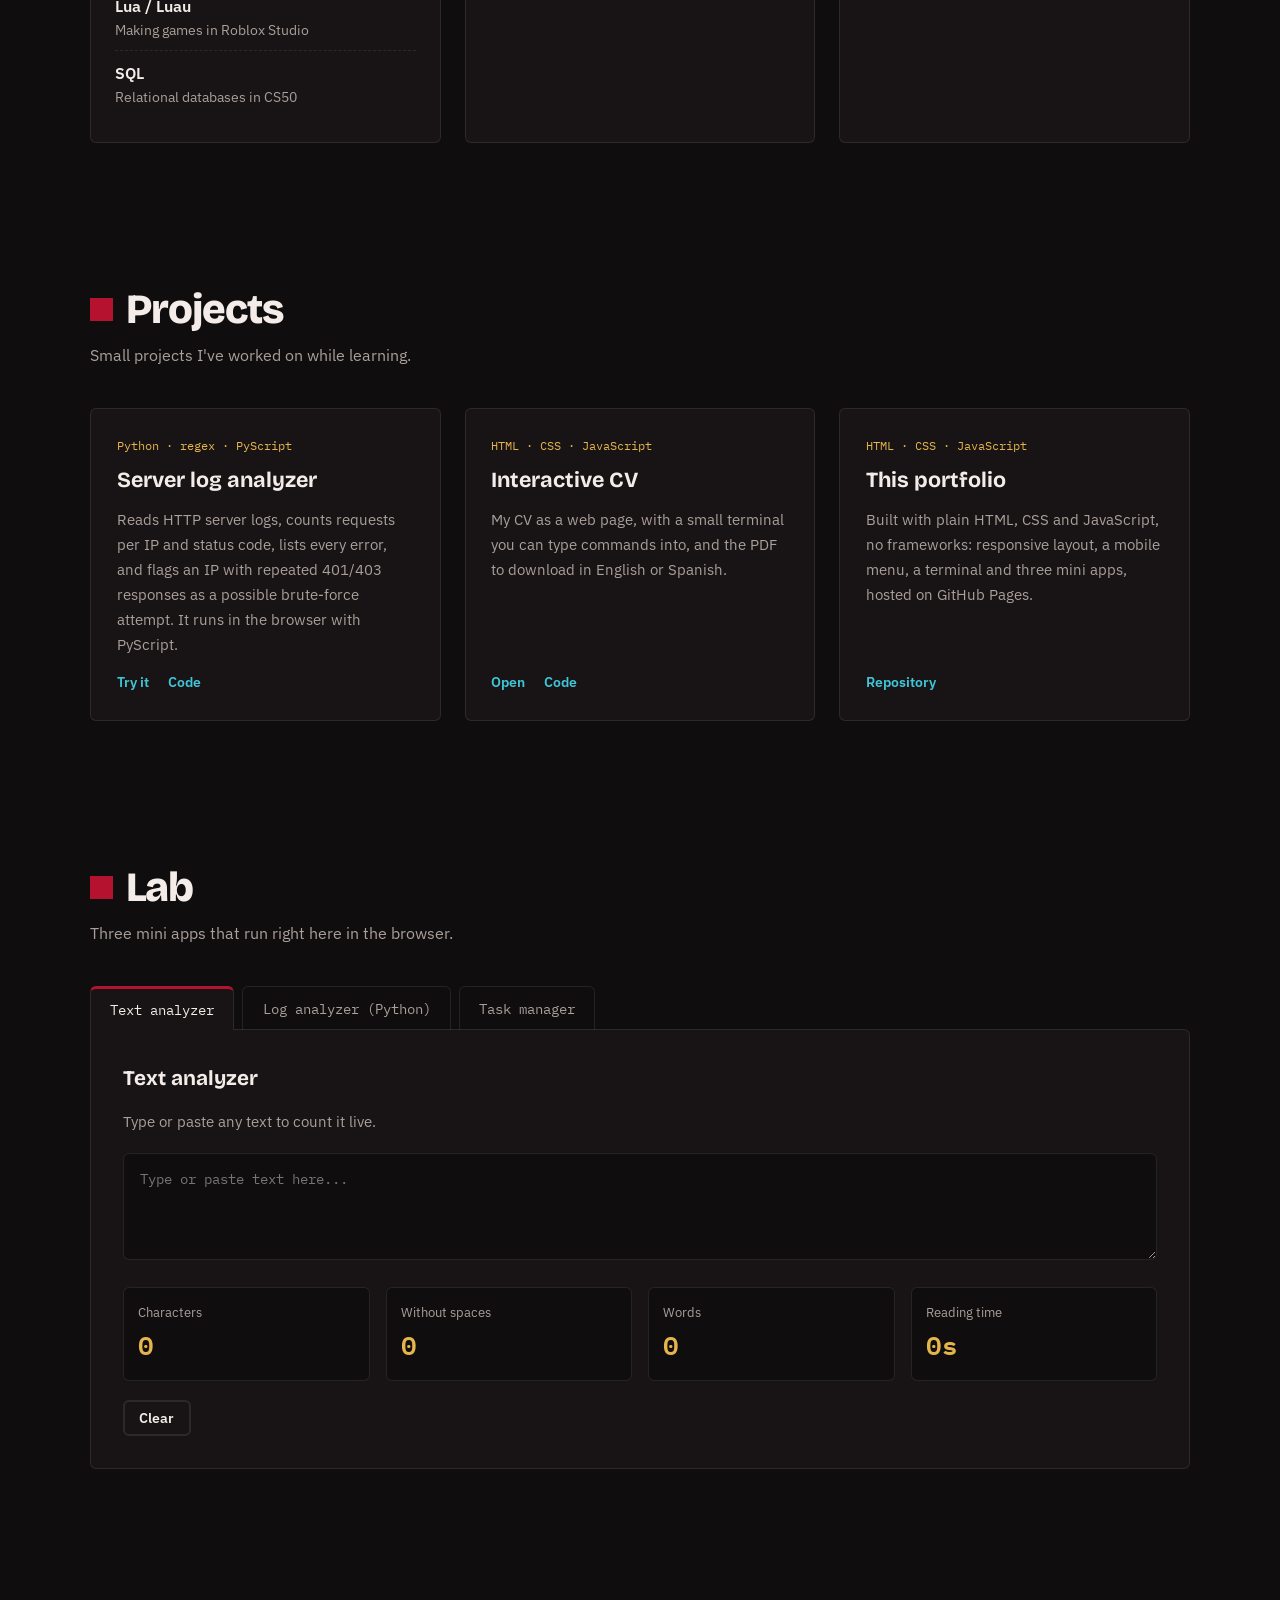
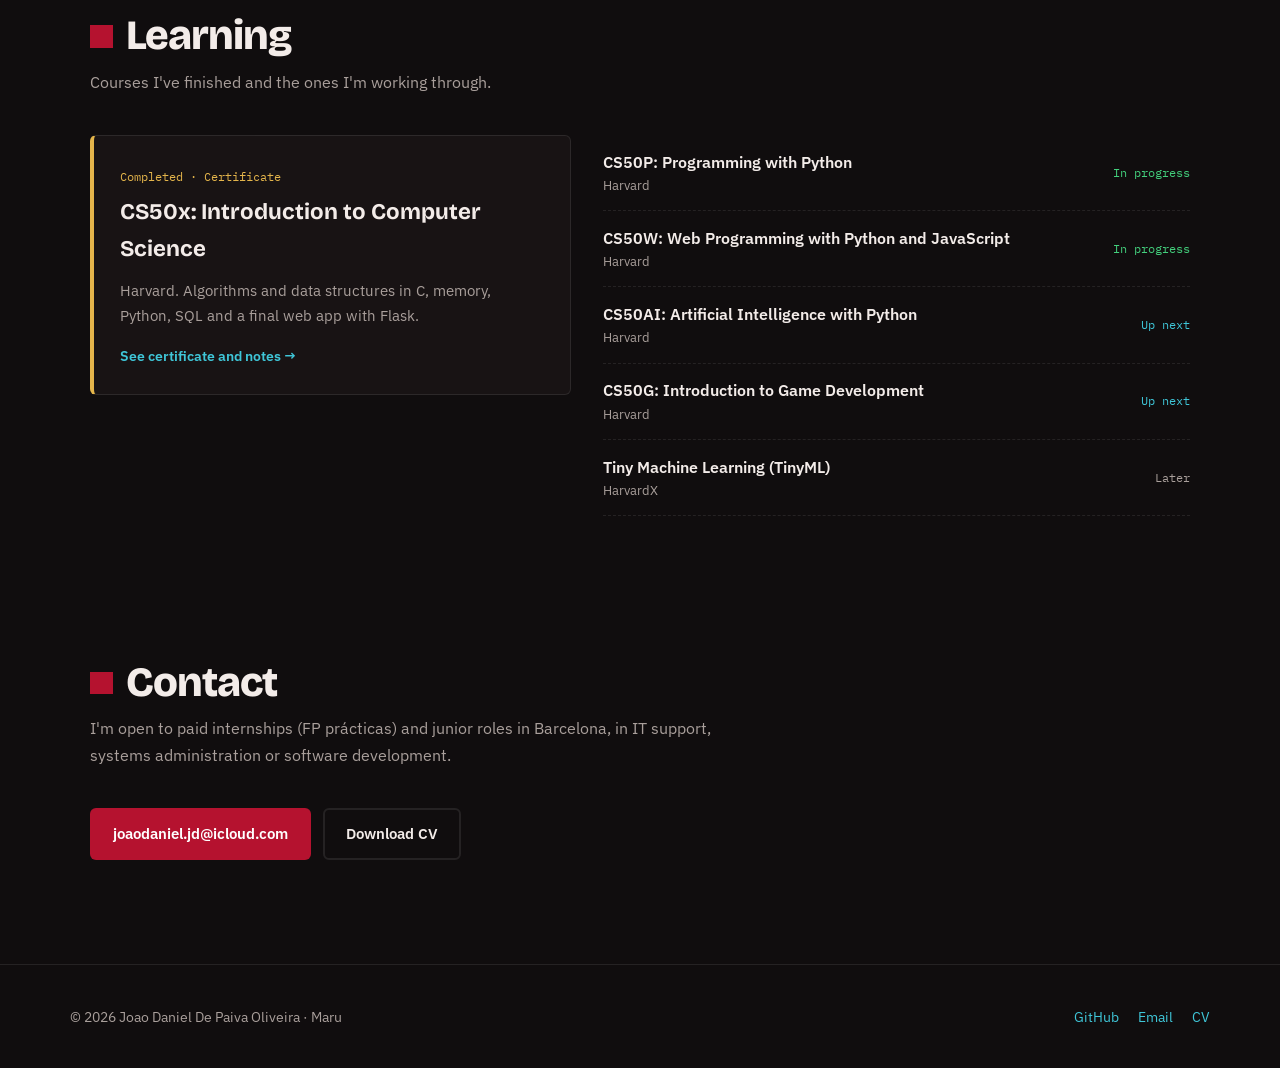
==== commit 4ee86abe: "Add contact section, fix mobile layout and correct wording" ====
--- a/index.html
+++ b/index.html
@@ -11,6 +11,20 @@
 
     <title>Joao Daniel De Paiva Oliveira | Portfolio</title>
 
+    <link rel="icon" href="assets/img/favicon-180.png" type="image/png" sizes="180x180">
+    <link rel="icon" href="assets/img/favicon.svg" type="image/svg+xml">
+    <link rel="apple-touch-icon" href="assets/img/favicon-180.png">
+
+    <!-- Preview shown when the link is shared (WhatsApp, LinkedIn...) -->
+    <meta property="og:type" content="website">
+    <meta property="og:title" content="Joao Daniel De Paiva Oliveira | Portfolio">
+    <meta property="og:description" content="IT systems student in Barcelona, moving into software development.">
+    <meta property="og:url" content="https://jdanioliv.github.io/">
+    <meta property="og:image" content="https://jdanioliv.github.io/assets/img/og-image.png">
+    <meta property="og:image:width" content="1200">
+    <meta property="og:image:height" content="630">
+    <meta name="twitter:card" content="summary_large_image">
+
     <link rel="stylesheet" href="css/index.css">
     <script src="js/modules/terminal.js" defer></script>
     <script src="js/modules/main.js" defer></script>
@@ -30,6 +44,7 @@
                 <li><a href="#projects" class="nav-link">Projects</a></li>
                 <li><a href="#lab" class="nav-link">Lab</a></li>
                 <li><a href="#learning" class="nav-link">Learning</a></li>
+                <li><a href="#contact" class="nav-link">Contact</a></li>
                 <li><a href="cv.html" class="nav-link nav-link--cv">CV</a></li>
             </ul>
         </nav>
@@ -88,7 +103,7 @@
                 <div class="about__text">
                     <p>
                         I'm in my second year of <strong>SMR (Microcomputer Systems and Networks)</strong> at Digitech FP in Barcelona:
-                        hardware, operating systems, networks and security. That gave me a solid base, but what I enjoy most is writing code.
+                        hardware, operating systems, networks and security. That gave me a solid base, and my next step is software development.
                     </p>
                     <p>
                         I finished Harvard's <strong>CS50x</strong> and I'm working through the rest of the CS50 courses.
@@ -128,7 +143,7 @@
                     <ul class="skills__list">
                         <li><span class="skills__name">Python</span><span class="skills__note">CS50 problem sets, the log analyzer on this site</span></li>
                         <li><span class="skills__name">JavaScript</span><span class="skills__note">The lab apps and terminal on this site</span></li>
-                        <li><span class="skills__name">HTML &amp; CSS</span><span class="skills__note">This site, built from scratch</span></li>
+                        <li><span class="skills__name">HTML &amp; CSS</span><span class="skills__note">This site and my school web exercises</span></li>
                         <li><span class="skills__name">Java</span><span class="skills__note">Object-oriented basics, preparing for DAM</span></li>
                         <li><span class="skills__name">Lua / Luau</span><span class="skills__note">Making games in Roblox Studio</span></li>
                         <li><span class="skills__name">SQL</span><span class="skills__note">Relational databases in CS50</span></li>
@@ -160,16 +175,16 @@
         <!-- PROJECTS -->
         <section id="projects" class="section">
             <h2 class="section__title">Projects</h2>
-            <p class="section__intro">Small things I built and can explain line by line.</p>
+            <p class="section__intro">Small projects I've worked on while learning.</p>
 
             <div class="projects__grid">
                 <article class="project-card">
                     <span class="project-card__tech">Python · regex · PyScript</span>
                     <h3>Server log analyzer</h3>
-                    <p>Reads HTTP server logs, counts requests per IP and status code, and flags repeated 4xx/5xx errors as a possible brute-force attempt. It runs in the browser with PyScript.</p>
+                    <p>Reads HTTP server logs, counts requests per IP and status code, lists every error, and flags an IP with repeated 401/403 responses as a possible brute-force attempt. It runs in the browser with PyScript.</p>
                     <div class="project-card__links">
                         <a href="#lab" data-open-tab="app-python">Try it</a>
-                        <a href="https://github.com/jdanioliv/web-portflio/blob/main/python/log_analyzer.py" target="_blank" rel="noopener noreferrer">Code</a>
+                        <a href="https://github.com/jdanioliv/jdanioliv.github.io/blob/main/python/log_analyzer.py" target="_blank" rel="noopener noreferrer">Code</a>
                     </div>
                 </article>
 
@@ -179,16 +194,16 @@
                     <p>My CV as a web page, with a small terminal you can type commands into, and the PDF to download in English or Spanish.</p>
                     <div class="project-card__links">
                         <a href="cv.html">Open</a>
-                        <a href="https://github.com/jdanioliv/web-portflio/blob/main/cv.html" target="_blank" rel="noopener noreferrer">Code</a>
+                        <a href="https://github.com/jdanioliv/jdanioliv.github.io/blob/main/cv.html" target="_blank" rel="noopener noreferrer">Code</a>
                     </div>
                 </article>
 
                 <article class="project-card">
                     <span class="project-card__tech">HTML · CSS · JavaScript</span>
                     <h3>This portfolio</h3>
-                    <p>Built from scratch without frameworks: responsive layout, a mobile menu, a terminal and three mini apps, hosted on GitHub Pages.</p>
+                    <p>Built with plain HTML, CSS and JavaScript, no frameworks: responsive layout, a mobile menu, a terminal and three mini apps, hosted on GitHub Pages.</p>
                     <div class="project-card__links">
-                        <a href="https://github.com/jdanioliv/web-portflio" target="_blank" rel="noopener noreferrer">Repository</a>
+                        <a href="https://github.com/jdanioliv/jdanioliv.github.io" target="_blank" rel="noopener noreferrer">Repository</a>
                     </div>
                 </article>
             </div>
@@ -199,16 +214,16 @@
             <h2 class="section__title">Lab</h2>
             <p class="section__intro">Three mini apps that run right here in the browser.</p>
 
-            <div class="lab-tabs" role="tablist">
-                <button type="button" class="lab-tab lab-tab--active" data-target="app-analyzer">Text analyzer</button>
-                <button type="button" class="lab-tab" data-target="app-python">Log analyzer (Python)</button>
-                <button type="button" class="lab-tab" data-target="app-todo">Task manager</button>
+            <div class="lab-tabs" role="tablist" aria-label="Lab mini apps">
+                <button type="button" id="tab-analyzer" class="lab-tab lab-tab--active" role="tab" aria-selected="true" aria-controls="app-analyzer" data-target="app-analyzer">Text analyzer</button>
+                <button type="button" id="tab-python" class="lab-tab" role="tab" aria-selected="false" aria-controls="app-python" data-target="app-python">Log analyzer (Python)</button>
+                <button type="button" id="tab-todo" class="lab-tab" role="tab" aria-selected="false" aria-controls="app-todo" data-target="app-todo">Task manager</button>
             </div>
 
             <div class="lab-container">
 
                 <!-- MINI APP 1: TEXT ANALYZER -->
-                <div id="app-analyzer" class="lab-panel lab-panel--active">
+                <div id="app-analyzer" class="lab-panel lab-panel--active" role="tabpanel" aria-labelledby="tab-analyzer">
                     <div class="lab-panel__head">
                         <h3>Text analyzer</h3>
                         <p>Type or paste any text to count it live.</p>
@@ -227,7 +242,7 @@
                 </div>
 
                 <!-- MINI APP 2: PYTHON LOG ANALYZER -->
-                <div id="app-python" class="lab-panel">
+                <div id="app-python" class="lab-panel" role="tabpanel" aria-labelledby="tab-python">
                     <div class="lab-panel__head">
                         <h3>Server log analyzer</h3>
                         <span id="py-engine-status" class="badge">Python: not loaded</span>
@@ -255,7 +270,7 @@
                 </div>
 
                 <!-- MINI APP 3: TASK MANAGER -->
-                <div id="app-todo" class="lab-panel">
+                <div id="app-todo" class="lab-panel" role="tabpanel" aria-labelledby="tab-todo">
                     <div class="lab-panel__head">
                         <h3>Task manager</h3>
                         <span id="todo-count-badge" class="badge badge--ready">0 pending</span>
@@ -319,6 +334,19 @@
                 </ul>
             </div>
         </section>
+
+        <!-- CONTACT -->
+        <section id="contact" class="section">
+            <h2 class="section__title">Contact</h2>
+            <p class="section__intro">
+                I'm open to paid internships (FP prácticas) and junior roles in Barcelona, in IT support, systems administration or software development.
+            </p>
+
+            <div class="contact__actions">
+                <a href="mailto:joaodaniel.jd@icloud.com" class="btn btn--primary">joaodaniel.jd@icloud.com</a>
+                <a href="assets/cv/CV_Joao_Daniel_de_Paiva_Oliveira_EN.pdf" class="btn btn--secondary" download>Download CV</a>
+            </div>
+        </section>
     </main>
 
     <footer class="site-footer">
--- a/css/index.css
+++ b/css/index.css
@@ -1,8 +1,5 @@
-/* =========================================================
-   1. DESIGN TOKENS
-   Deep red as the main colour; green, cyan and gold only as
-   small accents (terminal, links, highlights).
-   ========================================================= */
+/* 
+   1. DESIGN TOKENS (Deep red as the main colour; green, cyan and gold only as small accents (terminal, links, highlights)). */
 :root {
     --bg: #100d0e;
     --surface: #181314;
@@ -28,9 +25,7 @@
     --ease: 0.2s ease;
 }
 
-/* =========================================================
-   2. RESET & BASE
-   ========================================================= */
+/* 2. RESET & BASE */
 *, *::before, *::after {
     box-sizing: border-box;
     margin: 0;
@@ -85,9 +80,7 @@
     outline-offset: 3px;
 }
 
-/* =========================================================
-   3. HEADER & NAVIGATION (with mobile menu)
-   ========================================================= */
+/* 3. HEADER & NAVIGATION including mobile menu for smaller screens */
 .site-header {
     position: sticky;
     top: 0;
@@ -147,9 +140,7 @@
     cursor: pointer;
 }
 
-/* =========================================================
-   4. BUTTONS
-   ========================================================= */
+/* 4. BUTTONS */
 .btn {
     display: inline-flex;
     align-items: center;
@@ -185,9 +176,7 @@
     font-size: 0.85rem;
 }
 
-/* =========================================================
-   5. HERO
-   ========================================================= */
+/* 5. HERO */
 .hero {
     max-width: var(--max-width);
     margin: 0 auto;
@@ -198,6 +187,12 @@
     align-items: center;
 }
 
+/* Let these columns shrink: otherwise the terminal makes the page wider than small phones */
+.hero > *,
+.cv-layout > * {
+    min-width: 0;
+}
+
 .hero__handle {
     font-family: var(--font-mono);
     font-size: 0.9rem;
@@ -228,15 +223,14 @@
 
 .hero__subtitle strong { color: var(--text); font-weight: 600; }
 
-.hero__actions {
+.hero__actions,
+.contact__actions {
     display: flex;
     gap: 0.8rem;
     flex-wrap: wrap;
 }
 
-/* =========================================================
-   6. TERMINAL (hero + CV page)
-   ========================================================= */
+/* 6. TERMINAL (hero + CV page) */
 .terminal {
     background-color: #0b0909;
     border: 1px solid var(--line);
@@ -315,9 +309,7 @@
 
 .terminal__chip:hover { border-color: var(--cyan); }
 
-/* =========================================================
-   7. SECTIONS (shared)
-   ========================================================= */
+/* 7. SECTIONS (shared) */
 .section {
     max-width: var(--max-width);
     margin: 0 auto;
@@ -351,9 +343,7 @@
     margin-bottom: 2.5rem;
 }
 
-/* =========================================================
-   8. ABOUT
-   ========================================================= */
+/* 8. ABOUT */
 .about__grid {
     display: grid;
     grid-template-columns: 1.2fr 0.8fr;
@@ -407,9 +397,7 @@
 
 .path__step strong { color: var(--text); }
 
-/* =========================================================
-   9. SKILLS (grouped lists, no progress bars)
-   ========================================================= */
+/* 9. SKILLS (grouped lists, no progress bars) */
 .skills__grid {
     display: grid;
     grid-template-columns: repeat(3, 1fr);
@@ -444,9 +432,7 @@
     color: var(--muted);
 }
 
-/* =========================================================
-   10. PROJECTS
-   ========================================================= */
+/* 10. PROJECTS */
 .projects__grid {
     display: grid;
     grid-template-columns: repeat(3, 1fr);
@@ -494,9 +480,7 @@
 .project-card__links a { color: var(--cyan); }
 .project-card__links a:hover { text-decoration: underline; }
 
-/* =========================================================
-   11. LAB (tabs + mini apps)
-   ========================================================= */
+/* 11. LAB (tabs + mini apps) */
 .lab-tabs {
     display: flex;
     gap: 0.5rem;
@@ -703,9 +687,7 @@
     font-size: 0.9rem;
 }
 
-/* =========================================================
-   12. LEARNING (certificates & courses)
-   ========================================================= */
+/* 12. LEARNING (certificates & courses) */
 .learning__grid {
     display: grid;
     grid-template-columns: 0.9fr 1.1fr;
@@ -777,9 +759,7 @@
 .status--next { color: var(--cyan); }
 .status--later { color: var(--muted); }
 
-/* =========================================================
-   13. FOOTER
-   ========================================================= */
+/* 13. FOOTER */
 .site-footer {
     border-top: 1px solid var(--line);
     padding: 2.5rem 1.25rem;
@@ -804,9 +784,7 @@
 
 .footer__links a { color: var(--cyan); }
 
-/* =========================================================
-   14. CV PAGE (cv.html)
-   ========================================================= */
+/* 14. CV PAGE (cv.html) */
 .cv-page__head {
     display: flex;
     justify-content: space-between;
@@ -896,9 +874,7 @@
 .cv-skill { margin-bottom: 0.6rem; }
 .cv-skill strong { display: block; font-size: 0.85rem; }
 
-/* =========================================================
-   15. COURSE PAGES (courses/*.html)
-   ========================================================= */
+/* 15. COURSE PAGES (courses/*.html) */
 .course-head { margin-bottom: 2.5rem; }
 
 .course-head__status {
@@ -990,9 +966,7 @@
     font-size: 0.92rem;
 }
 
-/* =========================================================
-   16. RESPONSIVE (tablet & mobile)
-   ========================================================= */
+/* 16. RESPONSIVE (tablet & mobile) */
 @media (max-width: 900px) {
     .hero,
     .about__grid,
@@ -1040,6 +1014,15 @@
     .nav-link--cv { border-bottom: none; }
 }
 
+/* iPhones zoom in on the page when you tap a field with text under 16px */
+@media (max-width: 900px), (pointer: coarse) {
+    .terminal__input,
+    .lab-textarea,
+    .lab-input {
+        font-size: 16px;
+    }
+}
+
 @media (max-width: 600px) {
     .skills__grid,
     .projects__grid,
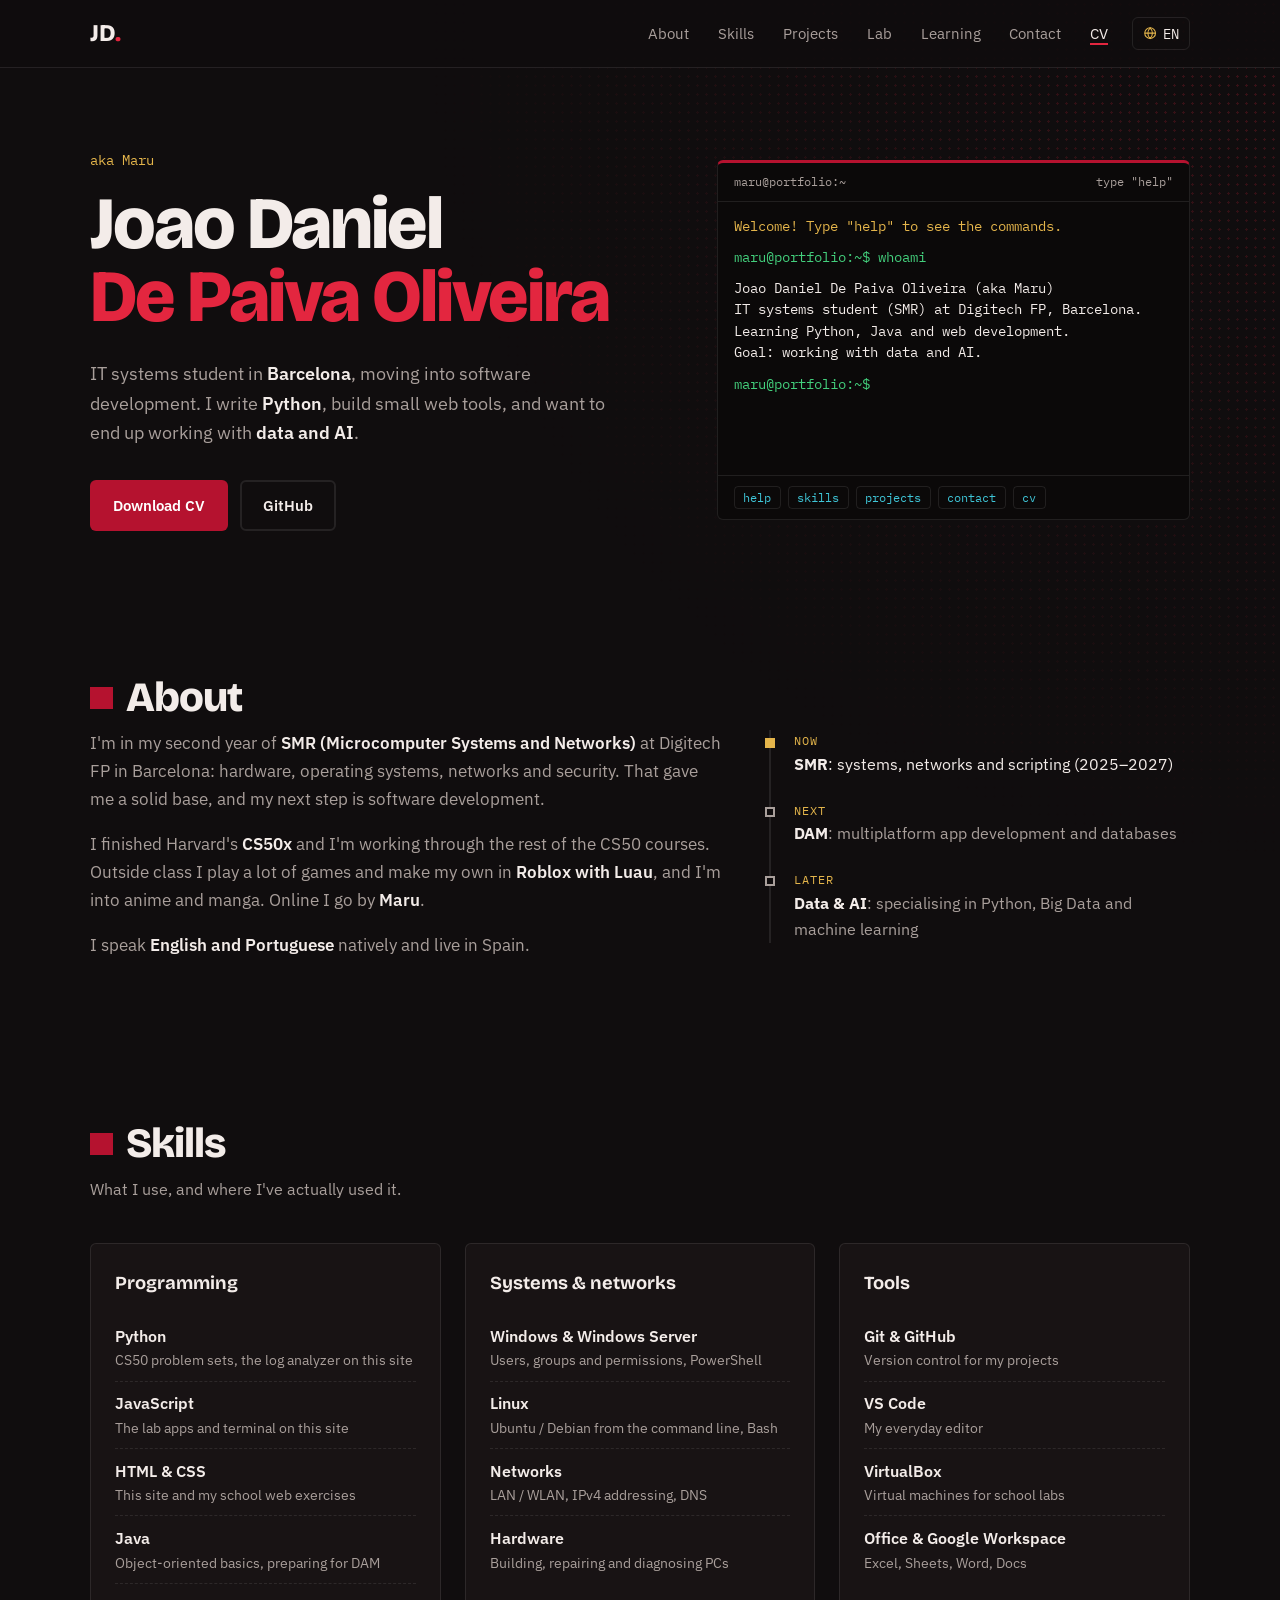
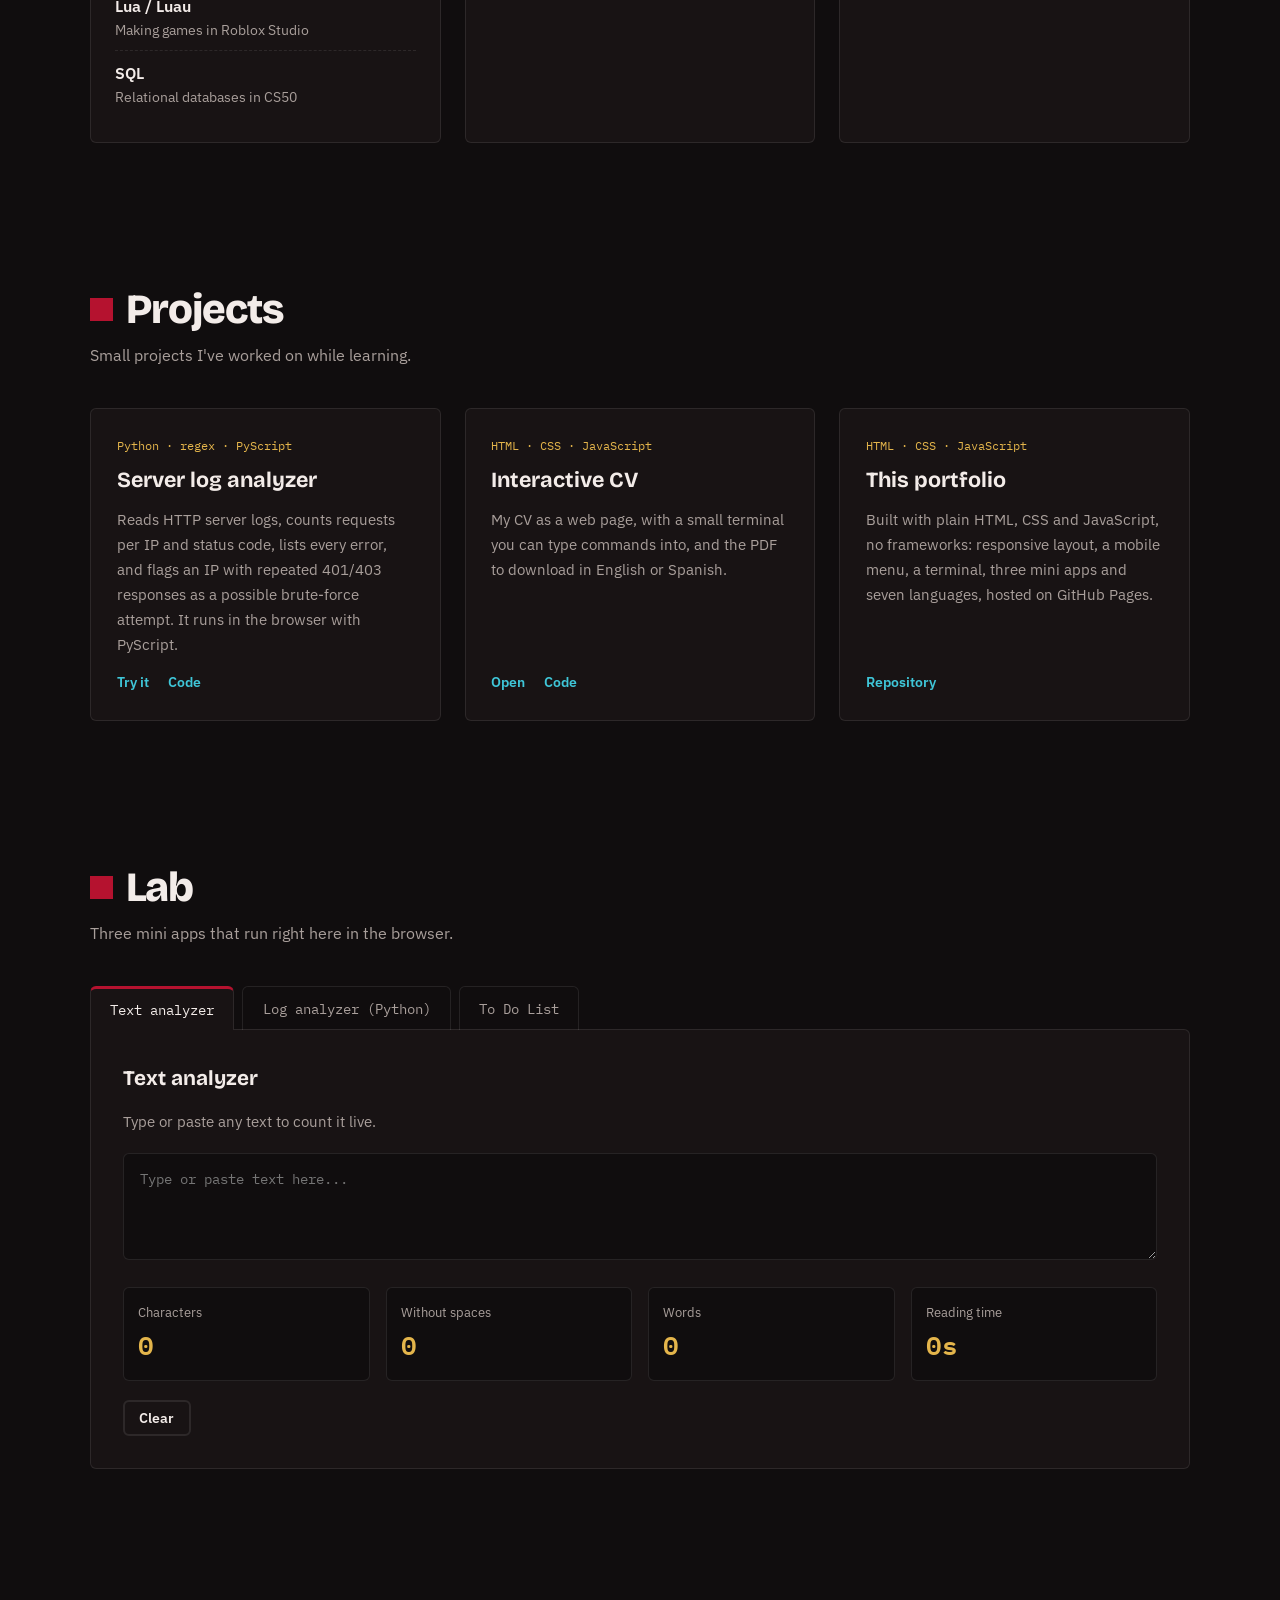
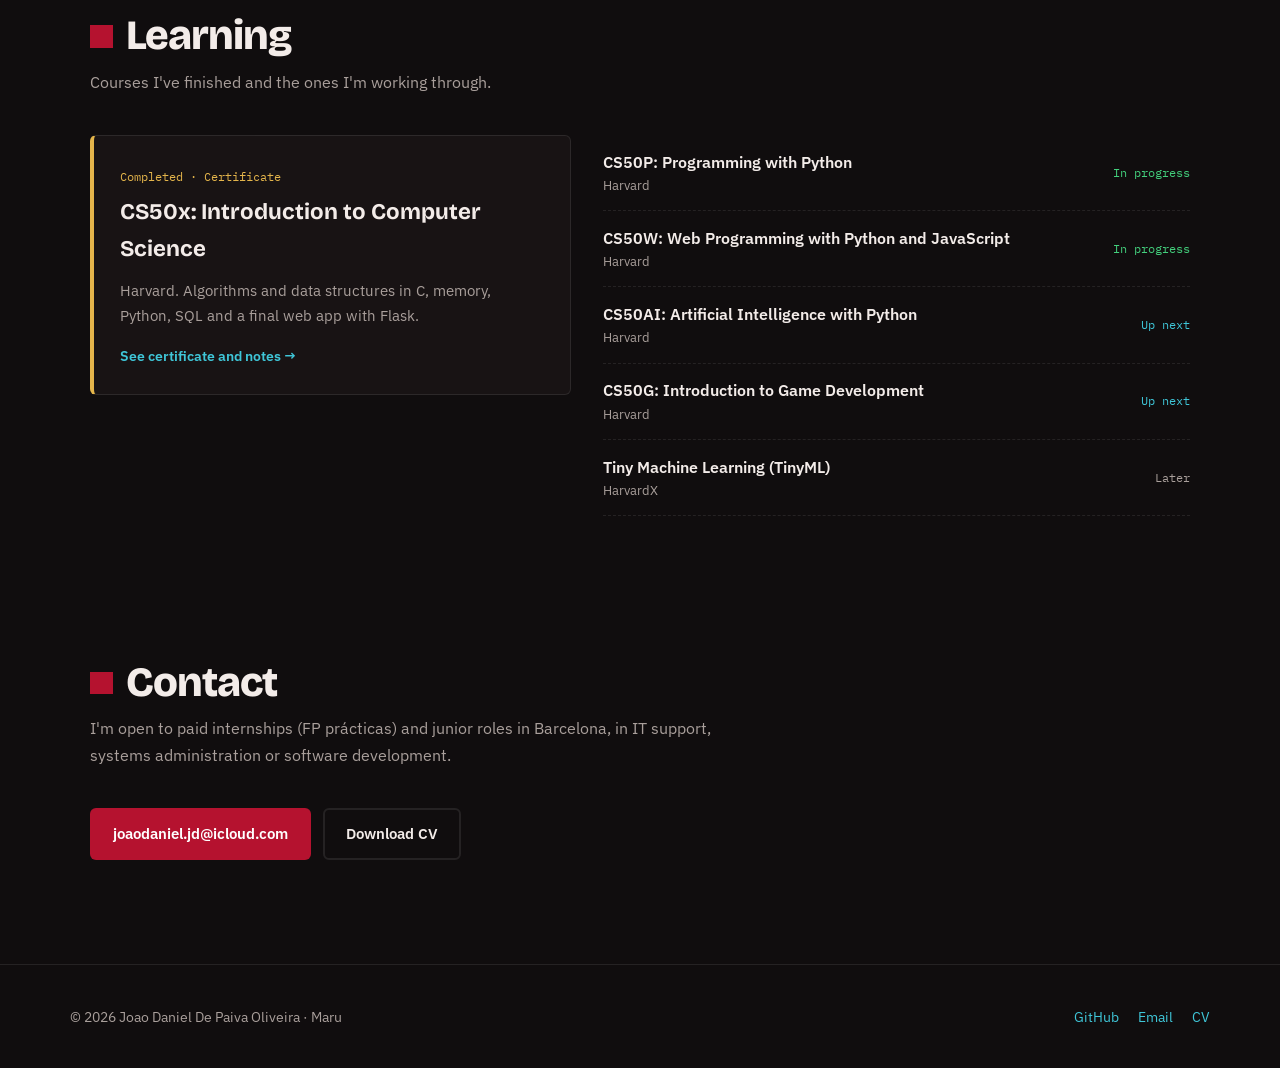
==== commit 941eeedc: "Add language button and translation engine" ====
--- a/index.html
+++ b/index.html
@@ -1,15 +1,18 @@
 <!DOCTYPE html>
-<html lang="en">
+<html lang="en" translate="no">
 <head>
     <meta charset="UTF-8">
     <meta name="viewport" content="width=device-width, initial-scale=1.0">
-    <meta name="description" content="Portfolio of Joao Daniel De Paiva Oliveira (Maru): IT systems student in Barcelona, learning software development with Python.">
+    <meta name="description" content="Portfolio of Joao Daniel De Paiva Oliveira (Maru): IT systems student in Barcelona, learning software development with Python." data-i18n-content="home.description">
+
+    <!-- The site has its own translations, so browsers shouldn't translate it on top of them -->
+    <meta name="google" content="notranslate">
 
     <link rel="preconnect" href="https://fonts.googleapis.com">
     <link rel="preconnect" href="https://fonts.gstatic.com" crossorigin>
     <link href="https://fonts.googleapis.com/css2?family=Bricolage+Grotesque:opsz,wght@12..96,600;12..96,800&family=IBM+Plex+Mono:wght@400;600&family=IBM+Plex+Sans:wght@400;600&display=swap" rel="stylesheet">
 
-    <title>Joao Daniel De Paiva Oliveira | Portfolio</title>
+    <title data-i18n="home.title">Joao Daniel De Paiva Oliveira | Portfolio</title>
 
     <link rel="icon" href="assets/img/favicon-180.png" type="image/png" sizes="180x180">
     <link rel="icon" href="assets/img/favicon.svg" type="image/svg+xml">
@@ -25,6 +28,7 @@
     <meta property="og:image:height" content="630">
     <meta name="twitter:card" content="summary_large_image">
 
+    <script src="js/modules/i18n.js"></script>
     <link rel="stylesheet" href="css/index.css">
     <script src="js/modules/terminal.js" defer></script>
     <script src="js/modules/main.js" defer></script>
@@ -33,20 +37,23 @@
 
     <!-- HEADER & NAVIGATION -->
     <header class="site-header">
-        <nav class="navbar" aria-label="Main navigation">
+        <nav class="navbar" aria-label="Main navigation" data-i18n-aria-label="nav.aria">
             <a href="#home" class="navbar__logo">JD<span>.</span></a>
 
-            <button type="button" class="nav-toggle" aria-expanded="false" aria-controls="nav-links">Menu</button>
-
             <ul class="navbar__links" id="nav-links">
-                <li><a href="#about" class="nav-link">About</a></li>
-                <li><a href="#skills" class="nav-link">Skills</a></li>
-                <li><a href="#projects" class="nav-link">Projects</a></li>
-                <li><a href="#lab" class="nav-link">Lab</a></li>
-                <li><a href="#learning" class="nav-link">Learning</a></li>
-                <li><a href="#contact" class="nav-link">Contact</a></li>
+                <li><a href="#about" class="nav-link" data-i18n="nav.about">About</a></li>
+                <li><a href="#skills" class="nav-link" data-i18n="nav.skills">Skills</a></li>
+                <li><a href="#projects" class="nav-link" data-i18n="nav.projects">Projects</a></li>
+                <li><a href="#lab" class="nav-link" data-i18n="nav.lab">Lab</a></li>
+                <li><a href="#learning" class="nav-link" data-i18n="nav.learning">Learning</a></li>
+                <li><a href="#contact" class="nav-link" data-i18n="nav.contact">Contact</a></li>
                 <li><a href="cv.html" class="nav-link nav-link--cv">CV</a></li>
             </ul>
+
+            <div class="navbar__actions">
+                <div class="lang" data-language-switcher></div>
+                <button type="button" class="nav-toggle" aria-expanded="false" aria-controls="nav-links">Menu</button>
+            </div>
         </nav>
     </header>
 
@@ -54,35 +61,35 @@
         <!-- HERO -->
         <section id="home" class="hero">
             <div>
-                <p class="hero__handle">aka Maru</p>
+                <p class="hero__handle" data-i18n="hero.handle">aka Maru</p>
 
                 <h1 class="hero__title">
                     Joao Daniel <span>De Paiva Oliveira</span>
                 </h1>
 
-                <p class="hero__subtitle">
+                <p class="hero__subtitle" data-i18n="hero.subtitle">
                     IT systems student in <strong>Barcelona</strong>, moving into software development.
                     I write <strong>Python</strong>, build small web tools, and want to end up working with
                     <strong>data and AI</strong>.
                 </p>
 
                 <div class="hero__actions">
-                    <a href="assets/cv/CV_Joao_Daniel_de_Paiva_Oliveira_EN.pdf" class="btn btn--primary" download>Download CV</a>
+                    <a href="assets/cv/CV_Joao_Daniel_de_Paiva_Oliveira_EN.pdf" class="btn btn--primary" data-cv-link="main" data-i18n="hero.downloadCv" download>Download CV</a>
                     <a href="https://github.com/jdanioliv" target="_blank" rel="noopener noreferrer" class="btn btn--secondary">GitHub</a>
                 </div>
             </div>
 
             <!-- Small interactive terminal (js/modules/terminal.js) -->
-            <div class="terminal" data-terminal data-autorun="whoami" aria-label="Interactive terminal">
+            <div class="terminal" data-terminal data-autorun="whoami" aria-label="Interactive terminal" data-i18n-aria-label="terminal.aria">
                 <div class="terminal__bar">
                     <span>maru@portfolio:~</span>
-                    <span>type "help"</span>
+                    <span data-i18n="terminal.hint">type "help"</span>
                 </div>
                 <div class="terminal__body">
                     <div class="terminal__output"></div>
                     <div class="terminal__input-row">
                         <span class="terminal__prompt">maru@portfolio:~$</span>
-                        <input type="text" class="terminal__input" aria-label="Terminal command" autocomplete="off" spellcheck="false">
+                        <input type="text" class="terminal__input" aria-label="Terminal command" data-i18n-aria-label="terminal.inputAria" autocomplete="off" spellcheck="false">
                     </div>
                 </div>
                 <div class="terminal__chips">
@@ -97,36 +104,36 @@
 
         <!-- ABOUT -->
         <section id="about" class="section">
-            <h2 class="section__title">About</h2>
+            <h2 class="section__title" data-i18n="nav.about">About</h2>
 
             <div class="about__grid">
                 <div class="about__text">
-                    <p>
+                    <p data-i18n="about.p1">
                         I'm in my second year of <strong>SMR (Microcomputer Systems and Networks)</strong> at Digitech FP in Barcelona:
                         hardware, operating systems, networks and security. That gave me a solid base, and my next step is software development.
                     </p>
-                    <p>
+                    <p data-i18n="about.p2">
                         I finished Harvard's <strong>CS50x</strong> and I'm working through the rest of the CS50 courses.
                         Outside class I play a lot of games and make my own in <strong>Roblox with Luau</strong>,
                         and I'm into anime and manga. Online I go by <strong>Maru</strong>.
                     </p>
-                    <p>
+                    <p data-i18n="about.p3">
                         I speak <strong>English and Portuguese</strong> natively and live in Spain.
                     </p>
                 </div>
 
-                <ol class="path" aria-label="Study path">
+                <ol class="path" aria-label="Study path" data-i18n-aria-label="about.pathAria">
                     <li class="path__step path__step--now">
-                        <span class="path__when">Now</span>
-                        <strong>SMR</strong>: systems, networks and scripting (2025–2027)
+                        <span class="path__when" data-i18n="about.now">Now</span>
+                        <span data-i18n="about.nowText"><strong>SMR</strong>: systems, networks and scripting (2025–2027)</span>
                     </li>
                     <li class="path__step">
-                        <span class="path__when">Next</span>
-                        <strong>DAM</strong>: multiplatform app development and databases
+                        <span class="path__when" data-i18n="about.next">Next</span>
+                        <span data-i18n="about.nextText"><strong>DAM</strong>: multiplatform app development and databases</span>
                     </li>
                     <li class="path__step">
-                        <span class="path__when">Later</span>
-                        <strong>Data &amp; AI</strong>: specialising in Python, Big Data and machine learning
+                        <span class="path__when" data-i18n="about.later">Later</span>
+                        <span data-i18n="about.laterText"><strong>Data &amp; AI</strong>: specialising in Python, Big Data and machine learning</span>
                     </li>
                 </ol>
             </div>
@@ -134,38 +141,38 @@
 
         <!-- SKILLS -->
         <section id="skills" class="section">
-            <h2 class="section__title">Skills</h2>
-            <p class="section__intro">What I use, and where I've actually used it.</p>
+            <h2 class="section__title" data-i18n="nav.skills">Skills</h2>
+            <p class="section__intro" data-i18n="skills.intro">What I use, and where I've actually used it.</p>
 
             <div class="skills__grid">
                 <div class="skills__group">
-                    <h3>Programming</h3>
+                    <h3 data-i18n="skills.programming">Programming</h3>
                     <ul class="skills__list">
-                        <li><span class="skills__name">Python</span><span class="skills__note">CS50 problem sets, the log analyzer on this site</span></li>
-                        <li><span class="skills__name">JavaScript</span><span class="skills__note">The lab apps and terminal on this site</span></li>
-                        <li><span class="skills__name">HTML &amp; CSS</span><span class="skills__note">This site and my school web exercises</span></li>
-                        <li><span class="skills__name">Java</span><span class="skills__note">Object-oriented basics, preparing for DAM</span></li>
-                        <li><span class="skills__name">Lua / Luau</span><span class="skills__note">Making games in Roblox Studio</span></li>
-                        <li><span class="skills__name">SQL</span><span class="skills__note">Relational databases in CS50</span></li>
+                        <li><span class="skills__name">Python</span><span class="skills__note" data-i18n="skills.python">CS50 problem sets, the log analyzer on this site</span></li>
+                        <li><span class="skills__name">JavaScript</span><span class="skills__note" data-i18n="skills.javascript">The lab apps and terminal on this site</span></li>
+                        <li><span class="skills__name">HTML &amp; CSS</span><span class="skills__note" data-i18n="skills.htmlCss">This site and my school web exercises</span></li>
+                        <li><span class="skills__name">Java</span><span class="skills__note" data-i18n="skills.java">Object-oriented basics, preparing for DAM</span></li>
+                        <li><span class="skills__name">Lua / Luau</span><span class="skills__note" data-i18n="skills.lua">Making games in Roblox Studio</span></li>
+                        <li><span class="skills__name">SQL</span><span class="skills__note" data-i18n="skills.sql">Relational databases in CS50</span></li>
                     </ul>
                 </div>
 
                 <div class="skills__group">
-                    <h3>Systems &amp; networks</h3>
+                    <h3 data-i18n="skills.systems">Systems &amp; networks</h3>
                     <ul class="skills__list">
-                        <li><span class="skills__name">Windows &amp; Windows Server</span><span class="skills__note">Users, groups and permissions, PowerShell</span></li>
-                        <li><span class="skills__name">Linux</span><span class="skills__note">Ubuntu / Debian from the command line, Bash</span></li>
-                        <li><span class="skills__name">Networks</span><span class="skills__note">LAN / WLAN, IPv4 addressing, DNS</span></li>
-                        <li><span class="skills__name">Hardware</span><span class="skills__note">Building, repairing and diagnosing PCs</span></li>
+                        <li><span class="skills__name">Windows &amp; Windows Server</span><span class="skills__note" data-i18n="skills.windows">Users, groups and permissions, PowerShell</span></li>
+                        <li><span class="skills__name">Linux</span><span class="skills__note" data-i18n="skills.linux">Ubuntu / Debian from the command line, Bash</span></li>
+                        <li><span class="skills__name" data-i18n="skills.networksName">Networks</span><span class="skills__note" data-i18n="skills.networks">LAN / WLAN, IPv4 addressing, DNS</span></li>
+                        <li><span class="skills__name" data-i18n="skills.hardwareName">Hardware</span><span class="skills__note" data-i18n="skills.hardware">Building, repairing and diagnosing PCs</span></li>
                     </ul>
                 </div>
 
                 <div class="skills__group">
-                    <h3>Tools</h3>
+                    <h3 data-i18n="skills.tools">Tools</h3>
                     <ul class="skills__list">
-                        <li><span class="skills__name">Git &amp; GitHub</span><span class="skills__note">Version control for my projects</span></li>
-                        <li><span class="skills__name">VS Code</span><span class="skills__note">My everyday editor</span></li>
-                        <li><span class="skills__name">VirtualBox</span><span class="skills__note">Virtual machines for school labs</span></li>
+                        <li><span class="skills__name">Git &amp; GitHub</span><span class="skills__note" data-i18n="skills.git">Version control for my projects</span></li>
+                        <li><span class="skills__name">VS Code</span><span class="skills__note" data-i18n="skills.vscode">My everyday editor</span></li>
+                        <li><span class="skills__name">VirtualBox</span><span class="skills__note" data-i18n="skills.virtualbox">Virtual machines for school labs</span></li>
                         <li><span class="skills__name">Office &amp; Google Workspace</span><span class="skills__note">Excel, Sheets, Word, Docs</span></li>
                     </ul>
                 </div>
@@ -174,36 +181,36 @@
 
         <!-- PROJECTS -->
         <section id="projects" class="section">
-            <h2 class="section__title">Projects</h2>
-            <p class="section__intro">Small projects I've worked on while learning.</p>
+            <h2 class="section__title" data-i18n="nav.projects">Projects</h2>
+            <p class="section__intro" data-i18n="projects.intro">Small projects I've worked on while learning.</p>
 
             <div class="projects__grid">
                 <article class="project-card">
                     <span class="project-card__tech">Python · regex · PyScript</span>
-                    <h3>Server log analyzer</h3>
-                    <p>Reads HTTP server logs, counts requests per IP and status code, lists every error, and flags an IP with repeated 401/403 responses as a possible brute-force attempt. It runs in the browser with PyScript.</p>
+                    <h3 data-i18n="projects.logTitle">Server log analyzer</h3>
+                    <p data-i18n="projects.logText">Reads HTTP server logs, counts requests per IP and status code, lists every error, and flags an IP with repeated 401/403 responses as a possible brute-force attempt. It runs in the browser with PyScript.</p>
                     <div class="project-card__links">
-                        <a href="#lab" data-open-tab="app-python">Try it</a>
-                        <a href="https://github.com/jdanioliv/jdanioliv.github.io/blob/main/python/log_analyzer.py" target="_blank" rel="noopener noreferrer">Code</a>
+                        <a href="#lab" data-open-tab="app-python" data-i18n="projects.tryIt">Try it</a>
+                        <a href="https://github.com/jdanioliv/jdanioliv.github.io/blob/main/python/log_analyzer.py" target="_blank" rel="noopener noreferrer" data-i18n="projects.code">Code</a>
                     </div>
                 </article>
 
                 <article class="project-card">
                     <span class="project-card__tech">HTML · CSS · JavaScript</span>
-                    <h3>Interactive CV</h3>
-                    <p>My CV as a web page, with a small terminal you can type commands into, and the PDF to download in English or Spanish.</p>
+                    <h3 data-i18n="projects.cvTitle">Interactive CV</h3>
+                    <p data-i18n="projects.cvText">My CV as a web page, with a small terminal you can type commands into, and the PDF to download in English or Spanish.</p>
                     <div class="project-card__links">
-                        <a href="cv.html">Open</a>
-                        <a href="https://github.com/jdanioliv/jdanioliv.github.io/blob/main/cv.html" target="_blank" rel="noopener noreferrer">Code</a>
+                        <a href="cv.html" data-i18n="projects.open">Open</a>
+                        <a href="https://github.com/jdanioliv/jdanioliv.github.io/blob/main/cv.html" target="_blank" rel="noopener noreferrer" data-i18n="projects.code">Code</a>
                     </div>
                 </article>
 
                 <article class="project-card">
                     <span class="project-card__tech">HTML · CSS · JavaScript</span>
-                    <h3>This portfolio</h3>
-                    <p>Built with plain HTML, CSS and JavaScript, no frameworks: responsive layout, a mobile menu, a terminal and three mini apps, hosted on GitHub Pages.</p>
+                    <h3 data-i18n="projects.siteTitle">This portfolio</h3>
+                    <p data-i18n="projects.siteText">Built with plain HTML, CSS and JavaScript, no frameworks: responsive layout, a mobile menu, a terminal, three mini apps and seven languages, hosted on GitHub Pages.</p>
                     <div class="project-card__links">
-                        <a href="https://github.com/jdanioliv/jdanioliv.github.io" target="_blank" rel="noopener noreferrer">Repository</a>
+                        <a href="https://github.com/jdanioliv/jdanioliv.github.io" target="_blank" rel="noopener noreferrer" data-i18n="projects.repository">Repository</a>
                     </div>
                 </article>
             </div>
@@ -211,13 +218,13 @@
 
         <!-- LAB -->
         <section id="lab" class="section">
-            <h2 class="section__title">Lab</h2>
-            <p class="section__intro">Three mini apps that run right here in the browser.</p>
-
-            <div class="lab-tabs" role="tablist" aria-label="Lab mini apps">
-                <button type="button" id="tab-analyzer" class="lab-tab lab-tab--active" role="tab" aria-selected="true" aria-controls="app-analyzer" data-target="app-analyzer">Text analyzer</button>
-                <button type="button" id="tab-python" class="lab-tab" role="tab" aria-selected="false" aria-controls="app-python" data-target="app-python">Log analyzer (Python)</button>
-                <button type="button" id="tab-todo" class="lab-tab" role="tab" aria-selected="false" aria-controls="app-todo" data-target="app-todo">Task manager</button>
+            <h2 class="section__title" data-i18n="nav.lab">Lab</h2>
+            <p class="section__intro" data-i18n="lab.intro">Three mini apps that run right here in the browser.</p>
+
+            <div class="lab-tabs" role="tablist" aria-label="Lab mini apps" data-i18n-aria-label="lab.tabsAria">
+                <button type="button" id="tab-analyzer" class="lab-tab lab-tab--active" role="tab" aria-selected="true" aria-controls="app-analyzer" data-target="app-analyzer" data-i18n="lab.textTitle">Text analyzer</button>
+                <button type="button" id="tab-python" class="lab-tab" role="tab" aria-selected="false" aria-controls="app-python" data-target="app-python" data-i18n="lab.logTab">Log analyzer (Python)</button>
+                <button type="button" id="tab-todo" class="lab-tab" role="tab" aria-selected="false" aria-controls="app-todo" data-target="app-todo" data-i18n="lab.todoTitle">To Do List</button>
             </div>
 
             <div class="lab-container">
@@ -225,33 +232,33 @@
                 <!-- MINI APP 1: TEXT ANALYZER -->
                 <div id="app-analyzer" class="lab-panel lab-panel--active" role="tabpanel" aria-labelledby="tab-analyzer">
                     <div class="lab-panel__head">
-                        <h3>Text analyzer</h3>
-                        <p>Type or paste any text to count it live.</p>
-                    </div>
-
-                    <textarea id="analyzer-input" class="lab-textarea" placeholder="Type or paste text here..." rows="4"></textarea>
+                        <h3 data-i18n="lab.textTitle">Text analyzer</h3>
+                        <p data-i18n="lab.textIntro">Type or paste any text to count it live.</p>
+                    </div>
+
+                    <textarea id="analyzer-input" class="lab-textarea" placeholder="Type or paste text here..." data-i18n-placeholder="lab.textPlaceholder" rows="4"></textarea>
 
                     <div class="stats">
-                        <div class="stat"><span class="stat__label">Characters</span><span id="stat-chars" class="stat__value">0</span></div>
-                        <div class="stat"><span class="stat__label">Without spaces</span><span id="stat-no-spaces" class="stat__value">0</span></div>
-                        <div class="stat"><span class="stat__label">Words</span><span id="stat-words" class="stat__value">0</span></div>
-                        <div class="stat"><span class="stat__label">Reading time</span><span id="stat-time" class="stat__value">0s</span></div>
-                    </div>
-
-                    <button type="button" id="analyzer-clear-btn" class="btn btn--secondary btn--small">Clear</button>
+                        <div class="stat"><span class="stat__label" data-i18n="lab.statChars">Characters</span><span id="stat-chars" class="stat__value">0</span></div>
+                        <div class="stat"><span class="stat__label" data-i18n="lab.statNoSpaces">Without spaces</span><span id="stat-no-spaces" class="stat__value">0</span></div>
+                        <div class="stat"><span class="stat__label" data-i18n="lab.statWords">Words</span><span id="stat-words" class="stat__value">0</span></div>
+                        <div class="stat"><span class="stat__label" data-i18n="lab.statTime">Reading time</span><span id="stat-time" class="stat__value">0s</span></div>
+                    </div>
+
+                    <button type="button" id="analyzer-clear-btn" class="btn btn--secondary btn--small" data-i18n="lab.clear">Clear</button>
                 </div>
 
                 <!-- MINI APP 2: PYTHON LOG ANALYZER -->
                 <div id="app-python" class="lab-panel" role="tabpanel" aria-labelledby="tab-python">
                     <div class="lab-panel__head">
-                        <h3>Server log analyzer</h3>
+                        <h3 data-i18n="projects.logTitle">Server log analyzer</h3>
                         <span id="py-engine-status" class="badge">Python: not loaded</span>
-                        <p>Real Python (<code>re</code> and <code>collections.Counter</code>) running in your browser with PyScript.</p>
+                        <p data-i18n="lab.logIntro">Real Python (<code>re</code> and <code>collections.Counter</code>) running in your browser with PyScript.</p>
                     </div>
 
                     <div id="py-loader-box" class="py-loader">
                         <div class="spinner"></div>
-                        <p id="py-loader-text">Downloading Python for the browser (about 15 MB, only the first time)...</p>
+                        <p id="py-loader-text" data-i18n="lab.logLoading">Downloading Python for the browser (about 15 MB, only the first time)...</p>
                     </div>
 
                     <div id="py-workspace" class="hidden">
@@ -263,23 +270,23 @@
 192.168.1.10 - [25/Oct/2026:10:14:22] "GET /api/data HTTP/1.1" 500
 10.0.0.45 - [25/Oct/2026:10:14:30] "POST /api/login HTTP/1.1" 401</textarea>
 
-                        <button type="button" id="py-run-btn" class="btn btn--primary btn--small">Analyze logs</button>
-
-                        <pre class="py-output"><code id="py-output-json">// Press "Analyze logs" to run the Python script...</code></pre>
-                    </div>
-                </div>
-
-                <!-- MINI APP 3: TASK MANAGER -->
+                        <button type="button" id="py-run-btn" class="btn btn--primary btn--small" data-i18n="lab.logRun">Analyze logs</button>
+
+                        <pre class="py-output"><code id="py-output-json">// ...</code></pre>
+                    </div>
+                </div>
+
+                <!-- MINI APP 3: To do list -->
                 <div id="app-todo" class="lab-panel" role="tabpanel" aria-labelledby="tab-todo">
                     <div class="lab-panel__head">
-                        <h3>Task manager</h3>
+                        <h3 data-i18n="lab.todoTitle">To Do List</h3>
                         <span id="todo-count-badge" class="badge badge--ready">0 pending</span>
-                        <p>Your tasks are saved in this browser with <code>localStorage</code>, so they're still here when you come back.</p>
+                        <p data-i18n="lab.todoIntro">Your tasks are saved in this browser with <code>localStorage</code>, so they're still here when you come back.</p>
                     </div>
 
                     <form id="todo-form" class="todo__form">
-                        <input type="text" id="todo-input" class="lab-input" placeholder="New task (e.g. Finish CS50P problem set 2)" required>
-                        <button type="submit" class="btn btn--primary btn--small">Add</button>
+                        <input type="text" id="todo-input" class="lab-input" placeholder="New task (e.g. Finish CS50P problem set 2)" data-i18n-placeholder="lab.todoPlaceholder" required>
+                        <button type="submit" class="btn btn--primary btn--small" data-i18n="lab.todoAdd">Add</button>
                     </form>
 
                     <ul id="todo-list" class="todo__list"></ul>
@@ -289,46 +296,46 @@
 
         <!-- LEARNING -->
         <section id="learning" class="section">
-            <h2 class="section__title">Learning</h2>
-            <p class="section__intro">Courses I've finished and the ones I'm working through.</p>
+            <h2 class="section__title" data-i18n="nav.learning">Learning</h2>
+            <p class="section__intro" data-i18n="learning.intro">Courses I've finished and the ones I'm working through.</p>
 
             <div class="learning__grid">
                 <a href="courses/cs50x.html" class="cert-done">
-                    <span class="cert-done__badge">Completed · Certificate</span>
+                    <span class="cert-done__badge" data-i18n="status.completed">Completed · Certificate</span>
                     <h3>CS50x: Introduction to Computer Science</h3>
-                    <p>Harvard. Algorithms and data structures in C, memory, Python, SQL and a final web app with Flask.</p>
-                    <span class="cert-done__link">See certificate and notes →</span>
+                    <p data-i18n="learning.cs50xText">Harvard. Algorithms and data structures in C, memory, Python, SQL and a final web app with Flask.</p>
+                    <span class="cert-done__link" data-i18n="learning.cs50xLink">See certificate and notes →</span>
                 </a>
 
                 <ul class="course-list">
                     <li>
                         <a href="courses/cs50p.html">
                             <span class="course-list__name">CS50P: Programming with Python <span class="course-list__org">Harvard</span></span>
-                            <span class="status status--progress">In progress</span>
+                            <span class="status status--progress" data-i18n="status.inProgress">In progress</span>
                         </a>
                     </li>
                     <li>
                         <a href="courses/cs50w.html">
                             <span class="course-list__name">CS50W: Web Programming with Python and JavaScript <span class="course-list__org">Harvard</span></span>
-                            <span class="status status--progress">In progress</span>
+                            <span class="status status--progress" data-i18n="status.inProgress">In progress</span>
                         </a>
                     </li>
                     <li>
                         <a href="courses/cs50ai.html">
                             <span class="course-list__name">CS50AI: Artificial Intelligence with Python <span class="course-list__org">Harvard</span></span>
-                            <span class="status status--next">Up next</span>
+                            <span class="status status--next" data-i18n="status.upNext">Up next</span>
                         </a>
                     </li>
                     <li>
                         <a href="courses/cs50g.html">
                             <span class="course-list__name">CS50G: Introduction to Game Development <span class="course-list__org">Harvard</span></span>
-                            <span class="status status--next">Up next</span>
+                            <span class="status status--next" data-i18n="status.upNext">Up next</span>
                         </a>
                     </li>
                     <li>
                         <a href="courses/tinyml.html">
                             <span class="course-list__name">Tiny Machine Learning (TinyML) <span class="course-list__org">HarvardX</span></span>
-                            <span class="status status--later">Later</span>
+                            <span class="status status--later" data-i18n="status.later">Later</span>
                         </a>
                     </li>
                 </ul>
@@ -337,14 +344,14 @@
 
         <!-- CONTACT -->
         <section id="contact" class="section">
-            <h2 class="section__title">Contact</h2>
-            <p class="section__intro">
+            <h2 class="section__title" data-i18n="nav.contact">Contact</h2>
+            <p class="section__intro" data-i18n="contact.text">
                 I'm open to paid internships (FP prácticas) and junior roles in Barcelona, in IT support, systems administration or software development.
             </p>
 
             <div class="contact__actions">
                 <a href="mailto:joaodaniel.jd@icloud.com" class="btn btn--primary">joaodaniel.jd@icloud.com</a>
-                <a href="assets/cv/CV_Joao_Daniel_de_Paiva_Oliveira_EN.pdf" class="btn btn--secondary" download>Download CV</a>
+                <a href="assets/cv/CV_Joao_Daniel_de_Paiva_Oliveira_EN.pdf" class="btn btn--secondary" data-cv-link="main" data-i18n="hero.downloadCv" download>Download CV</a>
             </div>
         </section>
     </main>
@@ -354,7 +361,7 @@
             <p>&copy; 2026 Joao Daniel De Paiva Oliveira · Maru</p>
             <div class="footer__links">
                 <a href="https://github.com/jdanioliv" target="_blank" rel="noopener noreferrer">GitHub</a>
-                <a href="mailto:joaodaniel.jd@icloud.com">Email</a>
+                <a href="mailto:joaodaniel.jd@icloud.com" data-i18n="footer.email">Email</a>
                 <a href="cv.html">CV</a>
             </div>
         </div>
--- a/css/index.css
+++ b/css/index.css
@@ -60,6 +60,9 @@
     mask-image: radial-gradient(circle at 100% 0%, #000 0%, transparent 55%);
 }
 
+/* Hidden for a moment while another language loads, so English doesn't flash first */
+html.i18n-loading body { visibility: hidden; }
+
 ul, ol { list-style: none; }
 
 a {
@@ -112,6 +115,8 @@
 .navbar__links {
     display: flex;
     gap: 1.8rem;
+    margin-left: auto;
+    margin-right: 1.5rem;
 }
 
 .nav-link {
@@ -138,6 +143,79 @@
     font-size: 0.85rem;
     padding: 0.4rem 0.8rem;
     cursor: pointer;
+}
+
+/* Language button and its menu (built by js/modules/i18n.js) */
+.navbar__actions {
+    display: flex;
+    align-items: center;
+    gap: 0.6rem;
+}
+
+.lang { position: relative; }
+
+.lang__button {
+    display: flex;
+    align-items: center;
+    gap: 0.4rem;
+    background: none;
+    border: 1px solid var(--line);
+    border-radius: var(--radius);
+    color: var(--text);
+    font-family: var(--font-mono);
+    font-size: 0.85rem;
+    padding: 0.4rem 0.6rem;
+    cursor: pointer;
+    transition: border-color var(--ease);
+}
+
+.lang__button:hover { border-color: var(--text); }
+
+.lang__icon {
+    width: 1.05em;
+    height: 1.05em;
+    fill: none;
+    stroke: var(--gold);
+    stroke-width: 1.8;
+}
+
+.lang__menu {
+    position: absolute;
+    top: calc(100% + 0.5rem);
+    right: 0;
+    min-width: 9.5rem;
+    padding: 0.35rem;
+    background-color: var(--surface-2);
+    border: 1px solid var(--line);
+    border-top: 3px solid var(--red);
+    border-radius: var(--radius);
+    box-shadow: 0 12px 30px rgba(0, 0, 0, 0.5);
+}
+
+.lang__menu[hidden] { display: none; }
+
+.lang__option {
+    display: block;
+    width: 100%;
+    background: none;
+    border: none;
+    border-radius: 4px;
+    color: var(--muted);
+    font-family: var(--font-body);
+    font-size: 0.95rem;
+    text-align: left;
+    padding: 0.45rem 0.7rem;
+    cursor: pointer;
+}
+
+.lang__option:hover {
+    background-color: var(--surface);
+    color: var(--text);
+}
+
+.lang__option--current {
+    color: var(--gold);
+    font-weight: 600;
 }
 
 /* 4. BUTTONS */
@@ -999,6 +1077,7 @@
         right: 0;
         flex-direction: column;
         gap: 0;
+        margin: 0;
         background-color: var(--bg);
         border-bottom: 1px solid var(--line);
     }
@@ -1024,6 +1103,9 @@
 }
 
 @media (max-width: 600px) {
+    /* Only the arrow on small phones: long words like "Zurück zum Portfolio" don't fit */
+    .course-back { display: none; }
+
     .skills__grid,
     .projects__grid,
     .cv-sheet {
